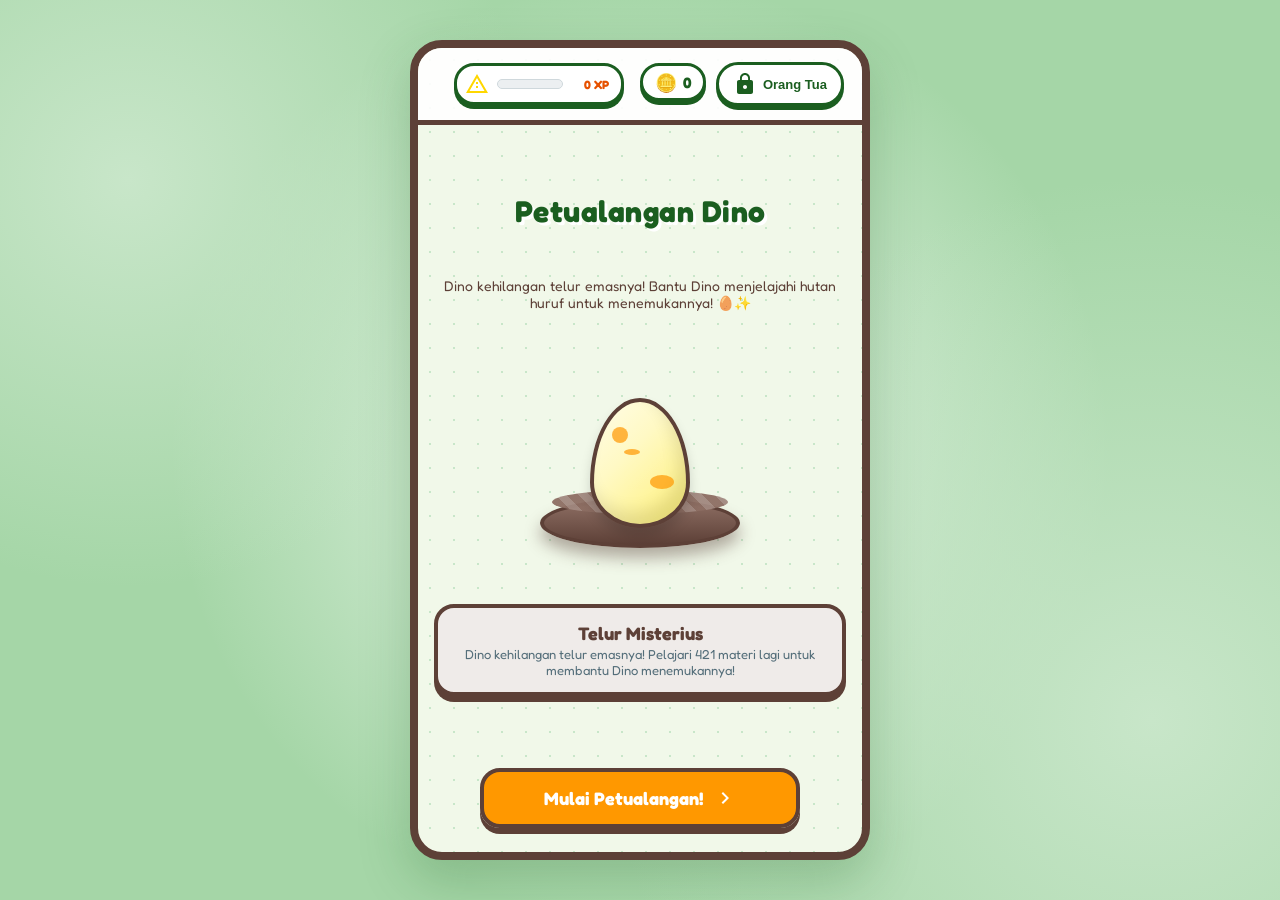
==== index.html @ 1f7b5b65 "Add files via upload" ====
<!DOCTYPE html>
<html lang="id">
<head>
    <meta charset="UTF-8">
    <meta name="viewport" content="width=device-width, initial-scale=1.0">
    <meta name="referrer" content="no-referrer">
    <title>Dino Adventure Reading</title>
    <!-- Google Fonts for Kids-friendly UI -->
    <link rel="preconnect" href="https://fonts.googleapis.com">
    <link rel="preconnect" href="https://fonts.gstatic.com" crossorigin>
    <link href="https://fonts.googleapis.com/css2?family=Fredoka:wght@400;500;600;700&family=Edu+AU+VIC+WA+NT+Dots:wght@400;700&display=swap" rel="stylesheet">
    <link rel="stylesheet" href="style.css?v=3">
</head>
<body>
    <div id="game-container">
        <!-- Floating Header -->
        <header id="game-header">
            <button id="btn-back-nest" class="btn-icon header-btn hidden" title="Ke Sarang Dino">
                <svg viewBox="0 0 24 24" width="24" height="24">
                    <path fill="currentColor" d="M10 20v-6h4v6h5v-8h3L12 3 2 12h3v8z"/>
                </svg>
            </button>
            <div class="header-stats-container" style="display: flex; gap: 8px; flex-grow: 1; justify-content: center; margin: 0 10px; max-width: 300px;">
                <div class="xp-display">
                    <div class="xp-icon">
                        <svg viewBox="0 0 24 24" width="24" height="24">
                            <path fill="#FFD700" d="M12 2L1 21h22L12 2zm0 4l7.53 13H4.47L12 6zm-1 8h2v2h-2zm0-4h2v2h-2z"/>
                        </svg>
                    </div>
                    <div class="xp-bar-container">
                        <div id="xp-bar-fill" style="width: 0%;"></div>
                    </div>
                    <span id="xp-text">0 XP</span>
                </div>
                <div class="coin-display" id="coin-display">
                    <span class="coin-icon">🪙</span>
                    <span id="coin-text">0</span>
                </div>
            </div>
            <button id="btn-parent-gate" class="header-btn" title="Dashboard Orang Tua">
                <svg viewBox="0 0 24 24" width="24" height="24">
                    <path fill="currentColor" d="M18 8h-1V6c0-2.76-2.24-5-5-5S7 3.24 7 6v2H6c-1.1 0-2 .9-2 2v10c0 1.1.9 2 2 2h12c1.1 0 2-.9 2-2V10c0-1.1-.9-2-2-2zm-6 9c-1.1 0-2-.9-2-2s.9-2 2-2 2 .9 2 2-.9 2-2 2zm3.1-9H8.9V6c0-1.71 1.39-3.1 3.1-3.1 1.71 0 3.1 1.39 3.1 3.1v2z"/>
                </svg>
                <span>Orang Tua</span>
            </button>
        </header>

        <main id="screen-manager">
            <!-- SCREEN 1: DINO NEST / SARANG DINO -->
            <section id="screen-nest" class="screen active">
                <div class="nest-background-decor"></div>
                <h1 class="game-title">Petualangan Dino</h1>
                <p class="game-subtitle">Dino kehilangan telur emasnya! Bantu Dino menjelajahi hutan huruf untuk menemukannya! 🥚✨</p>

                <div class="nest-area">
                    <div id="dino-avatar-container" class="egg-state">
                        <!-- Will display Egg or hatched Dino via JS -->
                        <div id="egg-element" class="egg wiggling">
                            <div class="egg-spots"></div>
                        </div>
                        <div id="dino-element" class="dino hidden">
                            <!-- SVG Dino code will go here dynamically -->
                        </div>
                    </div>
                    <div class="nest-base"></div>
                </div>

                <div class="dino-status-card">
                    <h3 id="dino-name">Telur Misterius</h3>
                    <p id="dino-status-text">Kuasai seluruh huruf & bunyi (sampai za-zo) untuk menetaskan telur ini!</p>
                </div>

                <!-- Shelf for badges given by parents -->
                <div id="nest-parent-badges" class="parent-badges-shelf hidden" style="background: rgba(255,255,255,0.8); border: 2.5px solid var(--earth-brown); border-radius: var(--border-radius-sm); padding: 8px 12px; margin-top: 10px; width: 100%; max-width: 320px; text-align: center; box-shadow: inset 0 0 5px rgba(0,0,0,0.05);">
                    <span style="font-size: 11px; font-weight: 700; color: var(--earth-brown); display: block; margin-bottom: 6px; letter-spacing: 0.5px; text-transform: uppercase;">Lencana dari Ibu & Ayah 🏆</span>
                    <div id="nest-badges-container" style="display: flex; gap: 8px; justify-content: center; flex-wrap: wrap;">
                        <!-- Badges icons go here -->
                    </div>
                </div>

                <div class="nest-actions" style="display: flex; gap: 10px; width: 100%; max-width: 320px; justify-content: center; margin-top: 10px;">
                    <button id="btn-start-adventure" class="btn-primary pulse" style="flex: 2; margin: 0;">
                        <span>Mulai Petualangan!</span>
                        <svg viewBox="0 0 24 24" width="24" height="24" class="btn-arrow">
                            <path fill="currentColor" d="M8.59 16.59L13.17 12 8.59 7.41 10 6l6 6-6 6-1.41-1.41z"/>
                        </svg>
                    </button>
                    <button id="btn-open-shop" class="btn-secondary hidden" style="flex: 1; border-color: var(--accent); color: var(--accent-dark); display: flex; align-items: center; justify-content: center; gap: 6px; margin: 0; font-size: 14px; padding: 10px;">
                        <span>🛒 Toko Dino</span>
                    </button>
                </div>
            </section>

            <!-- SCREEN 2: MAP / PETA HUTAN HURUF -->
            <section id="screen-map" class="screen hidden">
                <div class="map-container">
                    <h2 class="section-title">Peta Petualangan Dino</h2>
                    <p class="section-subtitle">Dino kehilangan telur emasnya! Bantu Dino menjelajahi hutan huruf untuk menemukannya! 🥚✨</p>

                    <div id="map-page-1" class="map-path">
                        <div class="map-section-header">Bagian 1: Pengenalan Huruf</div>
                        
                        <!-- Node 1: vowels -->
                        <button class="map-node active" data-range="vowels">
                            <span class="node-badge">1</span>
                            <span class="node-label">🌱 Hutan Vokal a, i, u, e, o</span>
                        </button>
                        
                        <!-- Node 2: b-g -->
                        <button class="map-node locked" data-range="b-g">
                            <span class="node-badge">
                                <svg viewBox="0 0 24 24" width="16" height="16"><path fill="currentColor" d="M18 8h-1V6c0-2.76-2.24-5-5-5S7 3.24 7 6v2H6c-1.1 0-2 .9-2 2v10c0 1.1.9 2 2 2h12c1.1 0 2-.9 2-2V10c0-1.1-.9-2-2-2zm-6 9c-1.1 0-2-.9-2-2s.9-2 2-2 2 .9 2 2-.9 2-2 2zm3.1-9H8.9V6c0-1.71 1.39-3.1 3.1-3.1 1.71 0 3.1 1.39 3.1 3.1v2z"/></svg>
                            </span>
                            <span class="node-label">🦖 Lembah Huruf b, c, d, f, g</span>
                        </button>

                        <!-- Node 3: h-m -->
                        <button class="map-node locked" data-range="h-m">
                            <span class="node-badge">
                                <svg viewBox="0 0 24 24" width="16" height="16"><path fill="currentColor" d="M18 8h-1V6c0-2.76-2.24-5-5-5S7 3.24 7 6v2H6c-1.1 0-2 .9-2 2v10c0 1.1.9 2 2 2h12c1.1 0 2-.9 2-2V10c0-1.1-.9-2-2-2zm-6 9c-1.1 0-2-.9-2-2s.9-2 2-2 2 .9 2 2-.9 2-2 2zm3.1-9H8.9V6c0-1.71 1.39-3.1 3.1-3.1 1.71 0 3.1 1.39 3.1 3.1v2z"/></svg>
                            </span>
                            <span class="node-label">🦋 Gua Huruf h, j, k, l, m</span>
                        </button>

                        <!-- Node 4: n-s -->
                        <button class="map-node locked" data-range="n-s">
                            <span class="node-badge">
                                <svg viewBox="0 0 24 24" width="16" height="16"><path fill="currentColor" d="M18 8h-1V6c0-2.76-2.24-5-5-5S7 3.24 7 6v2H6c-1.1 0-2 .9-2 2v10c0 1.1.9 2 2 2h12c1.1 0 2-.9 2-2V10c0-1.1-.9-2-2-2zm-6 9c-1.1 0-2-.9-2-2s.9-2 2-2 2 .9 2 2-.9 2-2 2zm3.1-9H8.9V6c0-1.71 1.39-3.1 3.1-3.1 1.71 0 3.1 1.39 3.1 3.1v2z"/></svg>
                            </span>
                            <span class="node-label">🌋 Bukit Huruf n, p, q, r, s</span>
                        </button>

                        <!-- Node 5: t-z -->
                        <button class="map-node locked" data-range="t-z">
                            <span class="node-badge">
                                <svg viewBox="0 0 24 24" width="16" height="16"><path fill="currentColor" d="M18 8h-1V6c0-2.76-2.24-5-5-5S7 3.24 7 6v2H6c-1.1 0-2 .9-2 2v10c0 1.1.9 2 2 2h12c1.1 0 2-.9 2-2V10c0-1.1-.9-2-2-2zm-6 9c-1.1 0-2-.9-2-2s.9-2 2-2 2 .9 2 2-.9 2-2 2zm3.1-9H8.9V6c0-1.71 1.39-3.1 3.1-3.1 1.71 0 3.1 1.39 3.1 3.1v2z"/></svg>
                            </span>
                            <span class="node-label">🏜️ Gurun Huruf t, v, w, x, y, z</span>
                        </button>

                        <!-- Next Map Button -->
                        <button id="btn-next-map" class="btn-primary hidden pulse" style="margin-top: 15px; width: 82%;">
                            <span>Lanjut ke Bagian 2</span>
                            <svg viewBox="0 0 24 24" width="24" height="24"><path fill="currentColor" d="M8.59 16.59L13.17 12 8.59 7.41 10 6l6 6-6 6-1.41-1.41z"/></svg>
                        </button>
                    </div>

                    <div id="map-page-2" class="map-path hidden">
                        <!-- Back Map Button -->
                        <button id="btn-prev-map" class="btn-secondary" style="margin-bottom: 15px; width: 82%;">
                            <svg viewBox="0 0 24 24" width="20" height="20" style="transform: rotate(180deg); margin-right: 6px;"><path fill="currentColor" d="M8.59 16.59L13.17 12 8.59 7.41 10 6l6 6-6 6-1.41-1.41z"/></svg>
                            <span>Kembali ke Bagian 1</span>
                        </button>

                        <div class="map-section-header" id="header-part2">Bagian 2: Suku Kata & Membaca</div>

                        <!-- Node 1: a-group -->
                        <button class="map-node locked" data-range="a-group">
                            <span class="node-badge">
                                <svg viewBox="0 0 24 24" width="16" height="16"><path fill="currentColor" d="M18 8h-1V6c0-2.76-2.24-5-5-5S7 3.24 7 6v2H6c-1.1 0-2 .9-2 2v10c0 1.1.9 2 2 2h12c1.1 0 2-.9 2-2V10c0-1.1-.9-2-2-2zm-6 9c-1.1 0-2-.9-2-2s.9-2 2-2 2 .9 2 2-.9 2-2 2zm3.1-9H8.9V6c0-1.71 1.39-3.1 3.1-3.1 1.71 0 3.1 1.39 3.1 3.1v2z"/></svg>
                            </span>
                            <span class="node-label">🌱 Lembah Vokal Ganda a</span>
                        </button>

                        <!-- Node 2: ba-bo -->
                        <button class="map-node locked" data-range="ba-bo">
                            <span class="node-badge">
                                <svg viewBox="0 0 24 24" width="16" height="16"><path fill="currentColor" d="M18 8h-1V6c0-2.76-2.24-5-5-5S7 3.24 7 6v2H6c-1.1 0-2 .9-2 2v10c0 1.1.9 2 2 2h12c1.1 0 2-.9 2-2V10c0-1.1-.9-2-2-2zm-6 9c-1.1 0-2-.9-2-2s.9-2 2-2 2 .9 2 2-.9 2-2 2zm3.1-9H8.9V6c0-1.71 1.39-3.1 3.1-3.1 1.71 0 3.1 1.39 3.1 3.1v2z"/></svg>
                            </span>
                            <span class="node-label">🌳 Lembah Membaca ba - bo</span>
                        </button>

                        <!-- Node 3: ca-co -->
                        <button class="map-node locked" data-range="ca-co">
                            <span class="node-badge">
                                <svg viewBox="0 0 24 24" width="16" height="16"><path fill="currentColor" d="M18 8h-1V6c0-2.76-2.24-5-5-5S7 3.24 7 6v2H6c-1.1 0-2 .9-2 2v10c0 1.1.9 2 2 2h12c1.1 0 2-.9 2-2V10c0-1.1-.9-2-2-2zm-6 9c-1.1 0-2-.9-2-2s.9-2 2-2 2 .9 2 2-.9 2-2 2zm3.1-9H8.9V6c0-1.71 1.39-3.1 3.1-3.1 1.71 0 3.1 1.39 3.1 3.1v2z"/></svg>
                            </span>
                            <span class="node-label">🌻 Kebun Membaca ca - co</span>
                        </button>

                        <!-- Node 4: da-do -->
                        <button class="map-node locked" data-range="da-do">
                            <span class="node-badge">
                                <svg viewBox="0 0 24 24" width="16" height="16"><path fill="currentColor" d="M18 8h-1V6c0-2.76-2.24-5-5-5S7 3.24 7 6v2H6c-1.1 0-2 .9-2 2v10c0 1.1.9 2 2 2h12c1.1 0 2-.9 2-2V10c0-1.1-.9-2-2-2zm-6 9c-1.1 0-2-.9-2-2s.9-2 2-2 2 .9 2 2-.9 2-2 2zm3.1-9H8.9V6c0-1.71 1.39-3.1 3.1-3.1 1.71 0 3.1 1.39 3.1 3.1v2z"/></svg>
                            </span>
                            <span class="node-label">🪵 Jembatan Membaca da - do</span>
                        </button>

                        <!-- Node 5: e-group -->
                        <button class="map-node locked" data-range="e-group">
                            <span class="node-badge">
                                <svg viewBox="0 0 24 24" width="16" height="16"><path fill="currentColor" d="M18 8h-1V6c0-2.76-2.24-5-5-5S7 3.24 7 6v2H6c-1.1 0-2 .9-2 2v10c0 1.1.9 2 2 2h12c1.1 0 2-.9 2-2V10c0-1.1-.9-2-2-2zm-6 9c-1.1 0-2-.9-2-2s.9-2 2-2 2 .9 2 2-.9 2-2 2zm3.1-9H8.9V6c0-1.71 1.39-3.1 3.1-3.1 1.71 0 3.1 1.39 3.1 3.1v2z"/></svg>
                            </span>
                            <span class="node-label">🌿 Hutan Vokal Ganda e</span>
                        </button>

                        <!-- Node 6: ga-go -->
                        <button class="map-node locked" data-range="ga-go">
                            <span class="node-badge">
                                <svg viewBox="0 0 24 24" width="16" height="16"><path fill="currentColor" d="M18 8h-1V6c0-2.76-2.24-5-5-5S7 3.24 7 6v2H6c-1.1 0-2 .9-2 2v10c0 1.1.9 2 2 2h12c1.1 0 2-.9 2-2V10c0-1.1-.9-2-2-2zm-6 9c-1.1 0-2-.9-2-2s.9-2 2-2 2 .9 2 2-.9 2-2 2zm3.1-9H8.9V6c0-1.71 1.39-3.1 3.1-3.1 1.71 0 3.1 1.39 3.1 3.1v2z"/></svg>
                            </span>
                            <span class="node-label">⛰️ Tebing Membaca ga - go</span>
                        </button>

                        <!-- Node 7: ha-ho -->
                        <button class="map-node locked" data-range="ha-ho">
                            <span class="node-badge">
                                <svg viewBox="0 0 24 24" width="16" height="16"><path fill="currentColor" d="M18 8h-1V6c0-2.76-2.24-5-5-5S7 3.24 7 6v2H6c-1.1 0-2 .9-2 2v10c0 1.1.9 2 2 2h12c1.1 0 2-.9 2-2V10c0-1.1-.9-2-2-2zm-6 9c-1.1 0-2-.9-2-2s.9-2 2-2 2 .9 2 2-.9 2-2 2zm3.1-9H8.9V6c0-1.71 1.39-3.1 3.1-3.1 1.71 0 3.1 1.39 3.1 3.1v2z"/></svg>
                            </span>
                            <span class="node-label">🌊 Danau Membaca ha - ho</span>
                        </button>

                        <!-- Node 8: i-group -->
                        <button class="map-node locked" data-range="i-group">
                            <span class="node-badge">
                                <svg viewBox="0 0 24 24" width="16" height="16"><path fill="currentColor" d="M18 8h-1V6c0-2.76-2.24-5-5-5S7 3.24 7 6v2H6c-1.1 0-2 .9-2 2v10c0 1.1.9 2 2 2h12c1.1 0 2-.9 2-2V10c0-1.1-.9-2-2-2zm-6 9c-1.1 0-2-.9-2-2s.9-2 2-2 2 .9 2 2-.9 2-2 2zm3.1-9H8.9V6c0-1.71 1.39-3.1 3.1-3.1 1.71 0 3.1 1.39 3.1 3.1v2z"/></svg>
                            </span>
                            <span class="node-label">💧 Oasis Vokal Ganda i</span>
                        </button>

                        <!-- Node 9: ja-jo -->
                        <button class="map-node locked" data-range="ja-jo">
                            <span class="node-badge">
                                <svg viewBox="0 0 24 24" width="16" height="16"><path fill="currentColor" d="M18 8h-1V6c0-2.76-2.24-5-5-5S7 3.24 7 6v2H6c-1.1 0-2 .9-2 2v10c0 1.1.9 2 2 2h12c1.1 0 2-.9 2-2V10c0-1.1-.9-2-2-2zm-6 9c-1.1 0-2-.9-2-2s.9-2 2-2 2 .9 2 2-.9 2-2 2zm3.1-9H8.9V6c0-1.71 1.39-3.1 3.1-3.1 1.71 0 3.1 1.39 3.1 3.1v2z"/></svg>
                            </span>
                            <span class="node-label">🏰 Kuil Membaca ja - jo</span>
                        </button>

                        <!-- Node 10: ka-ko -->
                        <button class="map-node locked" data-range="ka-ko">
                            <span class="node-badge">
                                <svg viewBox="0 0 24 24" width="16" height="16"><path fill="currentColor" d="M18 8h-1V6c0-2.76-2.24-5-5-5S7 3.24 7 6v2H6c-1.1 0-2 .9-2 2v10c0 1.1.9 2 2 2h12c1.1 0 2-.9 2-2V10c0-1.1-.9-2-2-2zm-6 9c-1.1 0-2-.9-2-2s.9-2 2-2 2 .9 2 2-.9 2-2 2zm3.1-9H8.9V6c0-1.71 1.39-3.1 3.1-3.1 1.71 0 3.1 1.39 3.1 3.1v2z"/></svg>
                            </span>
                            <span class="node-label">🌴 Hutan Kelapa Membaca ka - ko</span>
                        </button>

                        <!-- Node 11: la-lo -->
                        <button class="map-node locked" data-range="la-lo">
                            <span class="node-badge">
                                <svg viewBox="0 0 24 24" width="16" height="16"><path fill="currentColor" d="M18 8h-1V6c0-2.76-2.24-5-5-5S7 3.24 7 6v2H6c-1.1 0-2 .9-2 2v10c0 1.1.9 2 2 2h12c1.1 0 2-.9 2-2V10c0-1.1-.9-2-2-2zm-6 9c-1.1 0-2-.9-2-2s.9-2 2-2 2 .9 2 2-.9 2-2 2zm3.1-9H8.9V6c0-1.71 1.39-3.1 3.1-3.1 1.71 0 3.1 1.39 3.1 3.1v2z"/></svg>
                            </span>
                            <span class="node-label">🕯️ Gua Kristal Membaca la - lo</span>
                        </button>

                        <!-- Node 12: ma-mo -->
                        <button class="map-node locked" data-range="ma-mo">
                            <span class="node-badge">
                                <svg viewBox="0 0 24 24" width="16" height="16"><path fill="currentColor" d="M18 8h-1V6c0-2.76-2.24-5-5-5S7 3.24 7 6v2H6c-1.1 0-2 .9-2 2v10c0 1.1.9 2 2 2h12c1.1 0 2-.9 2-2V10c0-1.1-.9-2-2-2zm-6 9c-1.1 0-2-.9-2-2s.9-2 2-2 2 .9 2 2-.9 2-2 2zm3.1-9H8.9V6c0-1.71 1.39-3.1 3.1-3.1 1.71 0 3.1 1.39 3.1 3.1v2z"/></svg>
                            </span>
                            <span class="node-label">🍯 Lembah Madu Membaca ma - mo</span>
                        </button>

                        <!-- Node 13: na-no -->
                        <button class="map-node locked" data-range="na-no">
                            <span class="node-badge">
                                <svg viewBox="0 0 24 24" width="16" height="16"><path fill="currentColor" d="M18 8h-1V6c0-2.76-2.24-5-5-5S7 3.24 7 6v2H6c-1.1 0-2 .9-2 2v10c0 1.1.9 2 2 2h12c1.1 0 2-.9 2-2V10c0-1.1-.9-2-2-2zm-6 9c-1.1 0-2-.9-2-2s.9-2 2-2 2 .9 2 2-.9 2-2 2zm3.1-9H8.9V6c0-1.71 1.39-3.1 3.1-3.1 1.71 0 3.1 1.39 3.1 3.1v2z"/></svg>
                            </span>
                            <span class="node-label">🌧️ Awan Membaca na - no</span>
                        </button>

                        <!-- Node 14: o-group -->
                        <button class="map-node locked" data-range="o-group">
                            <span class="node-badge">
                                <svg viewBox="0 0 24 24" width="16" height="16"><path fill="currentColor" d="M18 8h-1V6c0-2.76-2.24-5-5-5S7 3.24 7 6v2H6c-1.1 0-2 .9-2 2v10c0 1.1.9 2 2 2h12c1.1 0 2-.9 2-2V10c0-1.1-.9-2-2-2zm-6 9c-1.1 0-2-.9-2-2s.9-2 2-2 2 .9 2 2-.9 2-2 2zm3.1-9H8.9V6c0-1.71 1.39-3.1 3.1-3.1 1.71 0 3.1 1.39 3.1 3.1v2z"/></svg>
                            </span>
                            <span class="node-label">🍂 Bukit Vokal Ganda o</span>
                        </button>

                        <!-- Node 15: pa-po -->
                        <button class="map-node locked" data-range="pa-po">
                            <span class="node-badge">
                                <svg viewBox="0 0 24 24" width="16" height="16"><path fill="currentColor" d="M18 8h-1V6c0-2.76-2.24-5-5-5S7 3.24 7 6v2H6c-1.1 0-2 .9-2 2v10c0 1.1.9 2 2 2h12c1.1 0 2-.9 2-2V10c0-1.1-.9-2-2-2zm-6 9c-1.1 0-2-.9-2-2s.9-2 2-2 2 .9 2 2-.9 2-2 2zm3.1-9H8.9V6c0-1.71 1.39-3.1 3.1-3.1 1.71 0 3.1 1.39 3.1 3.1v2z"/></svg>
                            </span>
                            <span class="node-label">🐚 Pantai Membaca pa - po</span>
                        </button>

                        <!-- Node 16: ra-ro -->
                        <button class="map-node locked" data-range="ra-ro">
                            <span class="node-badge">
                                <svg viewBox="0 0 24 24" width="16" height="16"><path fill="currentColor" d="M18 8h-1V6c0-2.76-2.24-5-5-5S7 3.24 7 6v2H6c-1.1 0-2 .9-2 2v10c0 1.1.9 2 2 2h12c1.1 0 2-.9 2-2V10c0-1.1-.9-2-2-2zm-6 9c-1.1 0-2-.9-2-2s.9-2 2-2 2 .9 2 2-.9 2-2 2zm3.1-9H8.9V6c0-1.71 1.39-3.1 3.1-3.1 1.71 0 3.1 1.39 3.1 3.1v2z"/></svg>
                            </span>
                            <span class="node-label">🦖 Lembah Dino Membaca ra - ro</span>
                        </button>

                        <!-- Node 17: sa-so -->
                        <button class="map-node locked" data-range="sa-so">
                            <span class="node-badge">
                                <svg viewBox="0 0 24 24" width="16" height="16"><path fill="currentColor" d="M18 8h-1V6c0-2.76-2.24-5-5-5S7 3.24 7 6v2H6c-1.1 0-2 .9-2 2v10c0 1.1.9 2 2 2h12c1.1 0 2-.9 2-2V10c0-1.1-.9-2-2-2zm-6 9c-1.1 0-2-.9-2-2s.9-2 2-2 2 .9 2 2-.9 2-2 2zm3.1-9H8.9V6c0-1.71 1.39-3.1 3.1-3.1 1.71 0 3.1 1.39 3.1 3.1v2z"/></svg>
                            </span>
                            <span class="node-label">🌾 Padang Rumput Membaca sa - so</span>
                        </button>

                        <!-- Node 18: ta-to -->
                        <button class="map-node locked" data-range="ta-to">
                            <span class="node-badge">
                                <svg viewBox="0 0 24 24" width="16" height="16"><path fill="currentColor" d="M18 8h-1V6c0-2.76-2.24-5-5-5S7 3.24 7 6v2H6c-1.1 0-2 .9-2 2v10c0 1.1.9 2 2 2h12c1.1 0 2-.9 2-2V10c0-1.1-.9-2-2-2zm-6 9c-1.1 0-2-.9-2-2s.9-2 2-2 2 .9 2 2-.9 2-2 2zm3.1-9H8.9V6c0-1.71 1.39-3.1 3.1-3.1 1.71 0 3.1 1.39 3.1 3.1v2z"/></svg>
                            </span>
                            <span class="node-label">🍁 Bukit Oranye Membaca ta - to</span>
                        </button>

                        <!-- Node 19: u-group -->
                        <button class="map-node locked" data-range="u-group">
                            <span class="node-badge">
                                <svg viewBox="0 0 24 24" width="16" height="16"><path fill="currentColor" d="M18 8h-1V6c0-2.76-2.24-5-5-5S7 3.24 7 6v2H6c-1.1 0-2 .9-2 2v10c0 1.1.9 2 2 2h12c1.1 0 2-.9 2-2V10c0-1.1-.9-2-2-2zm-6 9c-1.1 0-2-.9-2-2s.9-2 2-2 2 .9 2 2-.9 2-2 2zm3.1-9H8.9V6c0-1.71 1.39-3.1 3.1-3.1 1.71 0 3.1 1.39 3.1 3.1v2z"/></svg>
                            </span>
                            <span class="node-label">☁️ Awan Vokal Ganda u</span>
                        </button>

                        <!-- Node 20: ya-yo -->
                        <button class="map-node locked" data-range="ya-yo">
                            <span class="node-badge">
                                <svg viewBox="0 0 24 24" width="16" height="16"><path fill="currentColor" d="M18 8h-1V6c0-2.76-2.24-5-5-5S7 3.24 7 6v2H6c-1.1 0-2 .9-2 2v10c0 1.1.9 2 2 2h12c1.1 0 2-.9 2-2V10c0-1.1-.9-2-2-2zm-6 9c-1.1 0-2-.9-2-2s.9-2 2-2 2 .9 2 2-.9 2-2 2zm3.1-9H8.9V6c0-1.71 1.39-3.1 3.1-3.1 1.71 0 3.1 1.39 3.1 3.1v2z"/></svg>
                            </span>
                            <span class="node-label">🔮 Bukit Bintang Membaca ya - yo</span>
                        </button>

                        <!-- Node 21: za-zo -->
                        <button class="map-node locked" data-range="za-zo">
                            <span class="node-badge">
                                <svg viewBox="0 0 24 24" width="16" height="16"><path fill="currentColor" d="M18 8h-1V6c0-2.76-2.24-5-5-5S7 3.24 7 6v2H6c-1.1 0-2 .9-2 2v10c0 1.1.9 2 2 2h12c1.1 0 2-.9 2-2V10c0-1.1-.9-2-2-2zm-6 9c-1.1 0-2-.9-2-2s.9-2 2-2 2 .9 2 2-.9 2-2 2zm3.1-9H8.9V6c0-1.71 1.39-3.1 3.1-3.1 1.71 0 3.1 1.39 3.1 3.1v2z"/></svg>
                            </span>
                            <span class="node-label">👑 Puncak Ajaib Membaca za - zo (Finis)</span>
                        </button>
                    </div>
                </div>
            </section>

            <!-- SCREEN 3: GAMEPLAY CHANNENGE / LAYAR TANTANGAN -->
            <section id="screen-game" class="screen hidden">
                <div class="game-layout">
                    <!-- Top Info inside Game -->
                    <div class="game-progress-wrapper">
                        <span id="game-level-title">Misi: Huruf A - E</span>
                        <div class="game-step-dots" id="game-step-dots">
                            <!-- Filled dynamically via JS -->
                        </div>
                    </div>

                    <!-- Dino Mascot Area -->
                    <div class="game-mascot-container">
                        <div id="game-mascot-dino" class="mascot-dino">
                            <svg viewBox="0 0 380 380" width="100%" height="100%">
                                <image href="image/dino.png" x="-50" y="-100" width="1536" height="1024" preserveAspectRatio="none" />
                            </svg>
                        </div>
                    </div>

                    <!-- Main Challenge Box -->
                    <div class="challenge-box" id="challenge-box">
                        <!-- STEP 1: Matching Mode (Forest Search & Drag) -->
                        <div id="game-match-view" class="game-phase-view">
                            <h3 class="phase-instruction">Dengar suara hurufnya, lalu cari dan masukkan ke keranjang Dino! 🧺</h3>
                            
                            <!-- Sound trigger and Target Bubble Row -->
                            <div style="display: flex; align-items: center; justify-content: space-between; width: 100%; margin-bottom: 12px; gap: 10px;">
                                <button id="btn-sound-trigger" class="btn-primary" style="margin: 0; padding: 10px 16px; font-size: 14px; display: flex; align-items: center; gap: 8px; flex-shrink: 0; background: #81C784; border-color: #2E7D32; box-shadow: 0 4px 0 #2E7D32; width: auto;">
                                    <svg viewBox="0 0 24 24" width="20" height="20">
                                        <path fill="currentColor" d="M3 9v6h4l5 5V4L7 9H3zm13.5 3c0-1.77-1.02-3.29-2.5-4.03v8.05c1.48-.73 2.5-2.25 2.5-4.02z"/>
                                    </svg>
                                    <span>Putar Suara</span>
                                </button>
                                
                                <div style="display: flex; align-items: center; gap: 8px;">
                                    <span style="font-size: 15px; font-weight: 700; color: var(--earth-brown);">Cari Huruf:</span>
                                    <div class="match-target-card" style="width: 60px; height: 60px; margin: 0; animation: none; cursor: default; box-shadow: 0 4px 0 var(--earth-dark); display: flex; align-items: center; justify-content: center;">
                                        <span id="match-target-letter" style="font-size: 32px; font-weight: 800; color: var(--accent-dark); line-height: 1;">?</span>
                                    </div>
                                </div>
                            </div>

                            <!-- Forest Playground -->
                            <div id="forest-playground" class="forest-playground">
                                <div class="forest-bg-elements">
                                    <span class="forest-plant plant-tree-1">🌴</span>
                                    <span class="forest-plant plant-tree-2">🌳</span>
                                    <span class="forest-plant plant-bush-1">🌿</span>
                                    <span class="forest-plant plant-bush-2">☘️</span>
                                    <span class="forest-plant plant-rock-1">🪨</span>
                                </div>
                                <div id="forest-draggable-letters" style="position: absolute; top: 0; left: 0; width: 100%; height: 100%; z-index: 6; pointer-events: none;"></div>
                                <div id="dino-basket-dropzone" class="dino-basket-dropzone">
                                    <div class="basket-visual">🧺</div>
                                    <div class="basket-label">Keranjang</div>
                                </div>
                            </div>
                        </div>

                        <!-- STEP 1B: Pasangkan Huruf (Drag Match Uppercase to Lowercase) -->
                        <div id="game-drag-match-view" class="game-phase-view hidden">
                            <h3 class="phase-instruction">Tarik huruf besar di hutan dan pasangkan ke huruf kecil yang cocok di atas! 🧩</h3>
                            
                            <!-- Forest Playground for dragging uppercase letters -->
                            <div id="forest-drag-match-playground" class="forest-playground" style="height: 290px;">
                                <div class="forest-bg-elements">
                                    <span class="forest-plant plant-tree-1">🌴</span>
                                    <span class="forest-plant plant-tree-2">🌳</span>
                                    <span class="forest-plant plant-bush-1">🌿</span>
                                    <span class="forest-plant plant-bush-2">☘️</span>
                                    <span class="forest-plant plant-rock-1">🪨</span>
                                </div>
                                
                                <!-- Drop slots at the top, nested inside the forest -->
                                <div id="drag-match-slots" class="drag-match-slots" style="position: absolute; top: 12px; left: 0; right: 0; z-index: 5; pointer-events: none;">
                                    <!-- Lowercase slots rendered dynamically -->
                                </div>
                                
                                <div id="forest-drag-match-letters" style="position: absolute; top: 0; left: 0; width: 100%; height: 100%; z-index: 6; pointer-events: none;"></div>
                            </div>
                        </div>


                        <!-- STEP 2: Speaking Mode -->
                        <div id="game-speak-view" class="game-phase-view hidden">
                            <h3 class="phase-instruction">Ayo bantu Dino tirukan suara huruf ini!</h3>
                            
                            <!-- Big Display of Target Letter -->
                            <div class="big-letter-display" id="target-letter-display">
                                <span class="letter-main">b</span>
                                <span class="letter-main" style="color: var(--primary);">B</span>
                            </div>

                            <!-- Interactive Recording Control -->
                            <div class="recording-wrapper">
                                <p id="recording-status">Tekan tombol mikrofon lalu tirukan suara hurufnya.</p>
                                
                                <div class="mic-button-container">
                                    <!-- Visual Wave for mic feedback -->
                                    <div class="mic-wave" id="mic-wave"></div>
                                    <button id="btn-record-mic" class="mic-button">
                                        <svg viewBox="0 0 24 24" width="36" height="36" id="icon-mic">
                                            <path fill="currentColor" d="M12 14c1.66 0 3-1.34 3-3V5c0-1.66-1.34-3-3-3S9 3.34 9 5v6c0 1.66 1.34 3 3 3zm5.3-3c0 3-2.54 5.1-5.3 5.1S6.7 14 6.7 11H5c0 3.41 2.72 6.23 6 6.72V21h2v-3.28c3.28-.48 6-3.3 6-6.72h-1.7z"/>
                                        </svg>
                                        <svg viewBox="0 0 24 24" width="36" height="36" id="icon-stop" class="hidden">
                                            <path fill="currentColor" d="M6 19h12V5H6v14z"/>
                                        </svg>
                                    </button>
                                </div>

                                <div class="audio-playback-container hidden" id="playback-area">
                                    <button id="btn-play-recorded" class="btn-secondary">
                                        <svg viewBox="0 0 24 24" width="20" height="20">
                                            <path fill="currentColor" d="M8 5v14l11-7z"/>
                                        </svg>
                                        <span>Dengar Suaramu</span>
                                    </button>
                                </div>
                            </div>

                            <button id="btn-submit-speak" class="btn-primary hidden">
                                <span>Simpan & Lanjut!</span>
                                <svg viewBox="0 0 24 24" width="24" height="24">
                                    <path fill="currentColor" d="M9 16.17L4.83 12l-1.42 1.41L9 19 21 7l-1.41-1.41z"/>
                                </svg>
                            </button>
                        </div>

                        <!-- STEP 2B: Writing Mode (Trace / Assembly) -->
                        <div id="game-write-view" class="game-phase-view hidden">
                            <h3 class="phase-instruction" id="write-instruction">Perbaiki simbol ajaib agar pintu terbuka! 🔮</h3>
                            
                            <!-- Writing Playground -->
                            <div id="forest-write-playground" class="forest-playground" style="height: 290px; position: relative;">
                                <!-- Background visual (cracked egg, portal, garden, etc.) -->
                                <div id="write-bg-visual" style="position: absolute; top: 0; left: 0; width: 100%; height: 100%; z-index: 2; pointer-events: none;">
                                    <!-- Dynamic SVG / Emojis loaded here -->
                                </div>
                                
                                <div class="forest-bg-elements">
                                    <span class="forest-plant plant-tree-1">🌴</span>
                                    <span class="forest-plant plant-tree-2">🌳</span>
                                    <span class="forest-plant plant-bush-1">🌿</span>
                                </div>
                                
                                <!-- Canvas overlay for drawing / tracing (z-index: 5) -->
                                <canvas id="write-canvas" style="position: absolute; top: 0; left: 0; width: 100%; height: 100%; z-index: 5; touch-action: none; cursor: crosshair;"></canvas>
                                
                                <!-- Bridge Assembly slots container (z-index: 4) -->
                                <div id="bridge-assembly-slots" style="position: absolute; top: 0; left: 0; width: 100%; height: 100%; z-index: 4; pointer-events: none;">
                                    <!-- Target components slots rendered here -->
                                </div>
                                
                                <!-- Bridge Assembly wood items container (z-index: 6) -->
                                <div id="bridge-assembly-wood" style="position: absolute; top: 0; left: 0; width: 100%; height: 100%; z-index: 6; pointer-events: none;">
                                    <!-- Draggable wood planks rendered here -->
                                </div>
                            </div>

                            <div style="display: flex; align-items: center; justify-content: space-between; width: 100%; margin-top: 12px; gap: 6px;">
                                <button id="btn-write-sound-trigger" class="btn-primary" style="margin: 0; padding: 10px 6px; font-size: 13px; display: flex; align-items: center; justify-content: center; gap: 4px; flex: 1; min-width: 0; background: #81C784; border-color: #2E7D32; box-shadow: 0 4px 0 #2E7D32;">
                                    <svg viewBox="0 0 24 24" width="16" height="16" style="flex-shrink: 0;">
                                        <path fill="currentColor" d="M3 9v6h4l5 5V4L7 9H3zm13.5 3c0-1.77-1.02-3.29-2.5-4.03v8.05c1.48-.73 2.5-2.25 2.5-4.02z"/>
                                    </svg>
                                    <span style="white-space: nowrap; overflow: hidden; text-overflow: ellipsis;">Putar Suara</span>
                                </button>
                                
                                <button id="btn-reset-write" class="btn-secondary" style="margin: 0; padding: 10px 6px; font-size: 13px; flex: 1; min-width: 0; background: #E0E0E0; border-color: #9E9E9E; box-shadow: 0 4px 0 #9E9E9E; color: #424242;">
                                    <span style="white-space: nowrap; overflow: hidden; text-overflow: ellipsis;">Hapus Coretan</span>
                                </button>

                                <button id="btn-submit-write" class="btn-primary" style="margin: 0; padding: 10px 6px; font-size: 13px; flex: 1; min-width: 0; background: #FF9800; border-color: #F57C00; box-shadow: 0 4px 0 #F57C00;">
                                    <span style="white-space: nowrap; overflow: hidden; text-overflow: ellipsis;">Selesai</span>
                                </button>
                            </div>
                        </div>

                        <!-- NEW STEP 4: Kata Gambar (for Part 1 Letter Group Reading) -->
                        <div id="game-picture-view" class="game-phase-view hidden" style="position: relative;">
                            <div style="display: flex; justify-content: space-between; align-items: center; width: 100%; margin-bottom: 8px;">
                                <h3 class="phase-instruction" style="margin: 0; text-align: left;">Bacalah bentuk huruf dan nama gambarnya!</h3>
                                
                                <div style="display: flex; gap: 8px;">
                                    <!-- Speaker Helper Button for Pictures -->
                                    <button id="btn-picture-tts-helper" class="btn-icon header-btn" title="Dengar Contoh Pengucapan" style="width: 36px; height: 36px; background: #FFF9C4; border-color: var(--accent); border-radius: 50%; display: flex; justify-content: center; align-items: center; cursor: pointer;">
                                        <svg viewBox="0 0 24 24" width="20" height="20" style="color: var(--accent-dark);">
                                            <path fill="currentColor" d="M3 9v6h4l5 5V4L7 9H3zm13.5 3c0-1.77-1.02-3.29-2.5-4.03v8.05c1.48-.73 2.5-2.25 2.5-4.02zM14 3.23v2.06c2.89.86 5 3.54 5 6.71s-2.11 5.85-5 6.71v2.06c4.01-.91 7-4.49 7-8.77s-2.99-7.86-7-8.77z"/>
                                        </svg>
                                    </button>
                                    <!-- Stop Helper Button for Pictures -->
                                    <button id="btn-picture-tts-stop" class="btn-icon header-btn hidden" title="Hentikan Pengucapan" style="width: 36px; height: 36px; background: #FFCDD2; border-color: #D32F2F; border-radius: 50%; display: flex; justify-content: center; align-items: center; cursor: pointer;">
                                        <svg viewBox="0 0 24 24" width="20" height="20" style="color: #D32F2F;">
                                            <path fill="currentColor" d="M6 6h12v12H6z"/>
                                        </svg>
                                    </button>
                                </div>
                            </div>
                            
                            <div class="picture-sheet-container" id="picture-sheet-container">
                                <!-- Picture-word rows will be generated dynamically -->
                            </div>

                            <div class="recording-wrapper">
                                <p id="picture-recording-status">Tekan tombol mikrofon lalu rekam suaramu saat membaca.</p>
                                
                                <div class="mic-button-container">
                                    <div class="mic-wave" id="mic-wave-picture"></div>
                                    <button id="btn-record-picture" class="mic-button">
                                        <svg viewBox="0 0 24 24" width="36" height="36" id="icon-mic-picture">
                                            <path fill="currentColor" d="M12 14c1.66 0 3-1.34 3-3V5c0-1.66-1.34-3-3-3S9 3.34 9 5v6c0 1.66 1.34 3 3 3zm5.3-3c0 3-2.54 5.1-5.3 5.1S6.7 14 6.7 11H5c0 3.41 2.72 6.23 6 6.72V21h2v-3.28c3.28-.48 6-3.3 6-6.72h-1.7z"/>
                                        </svg>
                                        <svg viewBox="0 0 24 24" width="36" height="36" id="icon-stop-picture" class="hidden">
                                            <path fill="currentColor" d="M6 19h12V5H6v14z"/>
                                        </svg>
                                    </button>
                                </div>

                                <div class="audio-playback-container hidden" id="playback-area-picture">
                                    <button id="btn-play-picture" class="btn-secondary">
                                        <svg viewBox="0 0 24 24" width="20" height="20">
                                            <path fill="currentColor" d="M8 5v14l11-7z"/>
                                        </svg>
                                        <span>Dengar Suaramu</span>
                                    </button>
                                </div>
                            </div>

                            <button id="btn-submit-picture" class="btn-primary hidden">
                                <span>Simpan & Selesai!</span>
                                <svg viewBox="0 0 24 24" width="24" height="24">
                                    <path fill="currentColor" d="M9 16.17L4.83 12l-1.42 1.41L9 19 21 7l-1.41-1.41z"/>
                                </svg>
                            </button>
                        </div>

                        <!-- STEP 3: Lembar Membaca (for Part 2 Syllables & Reading) -->
                        <div id="game-read-view" class="game-phase-view hidden" style="position: relative;">
                            <div style="display: flex; justify-content: space-between; align-items: center; width: 100%; margin-bottom: 8px;">
                                <h3 class="phase-instruction" style="margin: 0; text-align: left;">Ayo baca lembar di bawah ini!</h3>
                                
                                <div style="display: flex; gap: 8px;">
                                    <!-- Speaker Helper Button -->
                                    <button id="btn-read-tts-helper" class="btn-icon header-btn" title="Dengar Contoh Pengucapan" style="width: 36px; height: 36px; background: #FFF9C4; border-color: var(--accent); border-radius: 50%; display: flex; justify-content: center; align-items: center; cursor: pointer;">
                                        <svg viewBox="0 0 24 24" width="20" height="20" style="color: var(--accent-dark);">
                                            <path fill="currentColor" d="M3 9v6h4l5 5V4L7 9H3zm13.5 3c0-1.77-1.02-3.29-2.5-4.03v8.05c1.48-.73 2.5-2.25 2.5-4.02zM14 3.23v2.06c2.89.86 5 3.54 5 6.71s-2.11 5.85-5 6.71v2.06c4.01-.91 7-4.49 7-8.77s-2.99-7.86-7-8.77z"/>
                                        </svg>
                                    </button>
                                    <!-- Stop Helper Button -->
                                    <button id="btn-read-tts-stop" class="btn-icon header-btn hidden" title="Hentikan Pengucapan" style="width: 36px; height: 36px; background: #FFCDD2; border-color: #D32F2F; border-radius: 50%; display: flex; justify-content: center; align-items: center; cursor: pointer;">
                                        <svg viewBox="0 0 24 24" width="20" height="20" style="color: #D32F2F;">
                                            <path fill="currentColor" d="M6 6h12v12H6z"/>
                                        </svg>
                                    </button>
                                </div>
                            </div>
                            
                            <div class="read-sheet-container">
                                <!-- Syllables Header -->
                                <div class="read-syllables-header" id="read-sheet-syllables">
                                    <!-- Dynamic -->
                                </div>
                                
                                <!-- Words list -->
                                <div class="read-words-grid" id="read-sheet-words">
                                    <!-- Dynamic rows -->
                                </div>
                            </div>

                            <!-- Latihan Menulis di Tahap 2 -->
                            <div id="read-write-playground-wrapper" style="margin-top: 15px; border-top: 2px dashed #A5D6A7; padding-top: 12px; margin-bottom: 15px;">
                                <h4 style="margin: 0 0 6px 0; color: #2E7D32; font-size: 14px; text-align: left;">✏️ Latihan Menulis (Ketuk suku kata/kata di atas untuk menulis):</h4>
                                <div id="read-write-playground" class="forest-playground" style="height: 180px; position: relative; background: #E8F5E9; border-radius: 12px; border: 2px solid #81C784;">
                                    <canvas id="read-write-canvas" style="position: absolute; top: 0; left: 0; width: 100%; height: 100%; z-index: 5; touch-action: none; cursor: crosshair;"></canvas>
                                </div>
                                <div style="display: flex; gap: 8px; margin-top: 8px;">
                                    <button id="btn-reset-read-write" class="btn-primary" style="margin: 0; padding: 6px 12px; font-size: 12px; background: #FFA726; border-color: #F57C00; box-shadow: 0 3px 0 #F57C00; flex: 1;">Hapus Coretan</button>
                                    <button id="btn-sound-read-write" class="btn-primary" style="margin: 0; padding: 6px 12px; font-size: 12px; background: #81C784; border-color: #2E7D32; box-shadow: 0 3px 0 #2E7D32; flex: 1;">Dengar Suara</button>
                                </div>
                            </div>

                            <div class="recording-wrapper">
                                <p id="read-recording-status">Tekan tombol mikrofon lalu rekam suaramu saat membaca.</p>
                                
                                <div class="mic-button-container">
                                    <div class="mic-wave" id="mic-wave-read"></div>
                                    <button id="btn-record-read" class="mic-button">
                                        <svg viewBox="0 0 24 24" width="36" height="36" id="icon-mic-read">
                                            <path fill="currentColor" d="M12 14c1.66 0 3-1.34 3-3V5c0-1.66-1.34-3-3-3S9 3.34 9 5v6c0 1.66 1.34 3 3 3zm5.3-3c0 3-2.54 5.1-5.3 5.1S6.7 14 6.7 11H5c0 3.41 2.72 6.23 6 6.72V21h2v-3.28c3.28-.48 6-3.3 6-6.72h-1.7z"/>
                                        </svg>
                                        <svg viewBox="0 0 24 24" width="36" height="36" id="icon-stop-read" class="hidden">
                                            <path fill="currentColor" d="M6 19h12V5H6v14z"/>
                                        </svg>
                                    </button>
                                </div>

                                <div class="audio-playback-container hidden" id="playback-area-read">
                                    <button id="btn-play-read" class="btn-secondary">
                                        <svg viewBox="0 0 24 24" width="20" height="20">
                                            <path fill="currentColor" d="M8 5v14l11-7z"/>
                                        </svg>
                                        <span>Dengar Suaramu</span>
                                    </button>
                                </div>
                            </div>

                            <button id="btn-submit-read" class="btn-primary hidden">
                                <span>Simpan & Selesai!</span>
                                <svg viewBox="0 0 24 24" width="24" height="24">
                                    <path fill="currentColor" d="M9 16.17L4.83 12l-1.42 1.41L9 19 21 7l-1.41-1.41z"/>
                                </svg>
                            </button>
                        </div>
                    </div>
                </div>
            </section>

            <!-- SCREEN 4: PARENT DASHBOARD / LAYAR ORANG TUA -->
            <section id="screen-parent" class="screen hidden">
                <div class="parent-dashboard-card">
                    <div class="dashboard-header">
                        <h2>Dashboard Orang Tua</h2>
                        <button id="btn-close-parent" class="btn-secondary">
                            <span>Kembali ke Game</span>
                        </button>
                    </div>

                    <div class="dashboard-stats-grid">
                        <div class="stat-card">
                            <span class="stat-label">Total Energi (XP)</span>
                            <span class="stat-value" id="parent-stat-xp">0 XP</span>
                        </div>
                        <div class="stat-card">
                            <span class="stat-label">Dino Kamu</span>
                            <span class="stat-value" id="parent-stat-dino">Telur</span>
                        </div>
                        <div class="stat-card">
                            <span class="stat-label">Materi Dikuasai</span>
                            <span class="stat-value" id="parent-stat-letters">0 / 0</span>
                        </div>
                    </div>

                    <div class="dashboard-tabs">
                        <button class="tab-btn active" data-tab="tab-progress">Materi Dikuasai</button>
                        <button class="tab-btn" data-tab="tab-audio">Rekaman Suara Anak</button>
                        <button class="tab-btn" data-tab="tab-parent-rewards">Beri Hadiah</button>
                    </div>

                    <div class="tab-content" id="tab-progress">
                        <h3>Peta Penguasaan Materi</h3>
                        <div class="alphabet-grid" id="alphabet-progress-grid">
                            <!-- A-Z letters generated with tick / lock state -->
                        </div>
                    </div>

                    <div class="tab-content hidden" id="tab-audio">
                        <h3>Rekaman Suara Pelafalan</h3>
                        <p class="tab-desc">Dengarkan rekaman suara anak saat berlatih mengucapkan huruf.</p>
                        <div class="recordings-list" id="recordings-list-container">
                            <p class="no-recordings">Belum ada rekaman suara tersimpan. Mulai misi membaca dulu!</p>
                        </div>
                    </div>

                    <div class="tab-content hidden" id="tab-parent-rewards">
                        <h3>Pusat Hadiah Orang Tua</h3>
                        <p class="tab-desc" style="font-size: 12px; color: var(--earth-brown); margin-bottom: 12px;">Berikan penghargaan langsung kepada anak Anda untuk memotivasi belajarnya!</p>
                        
                        <!-- 1. Send Coins Form -->
                        <div class="reward-section-card" style="background: rgba(255,255,255,0.7); border: 2.5px solid var(--earth-dark); border-radius: var(--border-radius-md); padding: 12px 14px; margin-bottom: 12px; text-align: left;">
                            <h4 style="margin: 0 0 8px 0; color: var(--primary-dark); font-size: 14px; font-weight: 700; display: flex; align-items: center; gap: 6px;">🪙 Kirim Koin Bonus</h4>
                            <div style="display: flex; gap: 10px; align-items: center;">
                                <select id="parent-coins-select" style="padding: 8px 12px; border-radius: var(--border-radius-sm); border: 2px solid var(--earth-dark); font-family: inherit; font-weight: 600; flex-grow: 1; background: #fff;">
                                    <option value="10">+10 Koin</option>
                                    <option value="25">+25 Koin (Hebat!)</option>
                                    <option value="50" selected>+50 Koin (Luar Biasa!)</option>
                                    <option value="100">+100 Koin (Sempurna!)</option>
                                </select>
                                <button id="btn-parent-send-coins" class="btn-primary" style="margin: 0; padding: 10px 16px; font-size: 13px; flex-shrink: 0; width: auto;">Kirim Koin!</button>
                            </div>
                        </div>

                        <!-- 2. Award Badges -->
                        <div class="reward-section-card" style="background: rgba(255,255,255,0.7); border: 2.5px solid var(--earth-dark); border-radius: var(--border-radius-md); padding: 12px 14px; margin-bottom: 12px; text-align: left;">
                            <h4 style="margin: 0 0 8px 0; color: var(--primary-dark); font-size: 14px; font-weight: 700;">🏆 Berikan Lencana Spesial</h4>
                            <div id="parent-badges-grid" style="display: flex; flex-direction: column; gap: 8px;">
                                <!-- Badges dynamic selection generated via JS -->
                            </div>
                        </div>

                        <!-- 3. Completion Certificate -->
                        <div class="reward-section-card" style="background: rgba(255,255,255,0.7); border: 2.5px solid var(--earth-dark); border-radius: var(--border-radius-md); padding: 12px 14px; text-align: left;">
                            <h4 style="margin: 0 0 8px 0; color: var(--primary-dark); font-size: 14px; font-weight: 700;">🎓 Sertifikat Kelulusan Jilid 1</h4>
                            <p style="font-size: 11px; color: var(--earth-brown); margin: 0 0 10px 0; line-height: 1.3;" id="certificate-info-text">Sertifikat baru bisa dicetak setelah anak menyelesaikan seluruh level Jilid 1 (telur menetas).</p>
                            <button id="btn-print-certificate" class="btn-primary" style="margin: 0; width: 100%; display: flex; align-items: center; justify-content: center; gap: 8px; padding: 12px;" disabled>
                                <span>🖨️ Cetak Sertifikat Kelulusan</span>
                            </button>
                        </div>
                    </div>

                    <div class="danger-zone" style="margin-top: 20px; display: flex; gap: 10px;">
                        <button id="btn-reset-data" class="btn-danger" style="flex: 1;">Reset Progres</button>
                        <button id="btn-cheat-hatch" class="btn-secondary" style="flex: 1; border-color: var(--accent); color: var(--accent-dark);">Cheat: Netaskan Telur</button>
                    </div>
                </div>
            </section>
        </main>

        <!-- MODAL 1: PARENT GATE (Kunci Orang Tua) -->
        <div id="parent-gate-modal" class="modal-overlay hidden">
            <div class="modal-content">
                <h3>Khusus Orang Tua</h3>
                <p>Silakan jawab pertanyaan matematika di bawah ini untuk membuka halaman dashboard:</p>
                <div class="math-question" id="gate-question">5 + 3 = ?</div>
                <input type="number" id="gate-answer" placeholder="Jawaban Anda..." pattern="[0-9]*" inputmode="numeric">
                <div class="modal-actions">
                    <button id="btn-gate-cancel" class="btn-secondary">Batal</button>
                    <button id="btn-gate-submit" class="btn-primary">Masuk</button>
                </div>
                <p id="gate-error" class="error-text hidden">Jawaban salah! Coba lagi.</p>
            </div>
        </div>

        <!-- MODAL 2: EGG HATCHING ANIMATION (Animasi Telur Menetas) -->
        <div id="hatching-modal" class="modal-overlay hidden">
            <div class="modal-content hatching-content">
                <div class="confetti-container" id="hatching-confetti"></div>
                <h2>Hore! Telur Dino Menetas!</h2>
                <p>Hebat! Kamu telah menyelesaikan seluruh petualangan Jilid 1. Lihat dinosaurus barumu!</p>
                
                <div class="hatching-animation-area">
                    <div class="crack-egg" id="anim-egg">
                        <div class="egg-half top"></div>
                        <div class="egg-half bottom"></div>
                        <div class="hatched-dino" id="anim-dino"></div>
                    </div>
                </div>

                <div class="hatch-success-info">
                    <h3>Kamu berteman dengan: <strong id="new-dino-name">Bayi Triceratops!</strong></h3>
                    <p>Sekarang kamu bisa memberinya makan dan mendandaninya dengan XP yang kamu dapatkan!</p>
                </div>

                <button id="btn-close-hatching" class="btn-primary">
                    <span>Lanjutkan Petualangan</span>
                </button>
            </div>
        </div>

        <!-- MODAL 3: MISSION PREVIEW (Pratinjau Misi) -->
        <div id="mission-modal" class="modal-overlay hidden">
            <div class="modal-content mission-content" style="max-width: 340px; border: 5px solid var(--earth-dark); border-radius: var(--border-radius-lg); background: #FFFDE7;">
                <div class="mission-header" style="text-align: center; border-bottom: 3px dashed var(--earth-brown); padding-bottom: 12px; margin-bottom: 15px;">
                    <span id="mission-area-emoji" style="font-size: 44px;">🌱</span>
                    <h2 id="mission-area-title" style="color: var(--primary-dark); font-size: 20px; margin-top: 5px; font-weight: 700;">Hutan Huruf A-E</h2>
                </div>
                
                <div class="mission-story" style="font-style: italic; color: var(--earth-brown); text-align: center; margin-bottom: 18px; font-size: 14px; line-height: 1.4;">
                    <p id="mission-story-text">"Dino mendeteksi suara daun berbisik di kejauhan. Ayo bantu Dino menelusuri jejak misterius ini!"</p>
                </div>
                
                <div class="mission-targets" style="background: rgba(255,255,255,0.7); border: 2.5px solid var(--gray); border-radius: var(--border-radius-sm); padding: 10px 14px; margin-bottom: 18px;">
                    <h3 style="color: var(--earth-dark); font-size: 14px; margin-bottom: 6px; font-weight: 700;">🎯 Target Misi:</h3>
                    <ul id="mission-targets-list" style="margin: 0; padding-left: 20px; font-size: 14px; font-weight: 600; color: var(--earth-dark);">
                        <li>Temukan huruf a, b, c, d, e</li>
                    </ul>
                </div>
                
                <div class="mission-rewards" style="text-align: center;">
                    <h3 style="color: var(--earth-dark); font-size: 14px; font-weight: 700; margin-bottom: 8px;">🎁 Hadiah Misi:</h3>
                    <div style="display: flex; justify-content: center; gap: 15px;">
                        <span class="reward-badge" style="background: var(--white); border: 2.5px solid var(--primary-dark); padding: 4px 10px; border-radius: 15px; font-size: 13px; font-weight: 700; color: var(--primary-dark); box-shadow: 0 3px 0 var(--primary-dark);">⭐ <span id="mission-reward-xp">50</span> XP</span>
                        <span class="reward-badge" style="background: var(--white); border: 2.5px solid var(--primary-dark); padding: 4px 10px; border-radius: 15px; font-size: 13px; font-weight: 700; color: var(--primary-dark); box-shadow: 0 3px 0 var(--primary-dark);">🪙 <span id="mission-reward-coins">10</span> Koin</span>
                    </div>
                </div>

                <div class="modal-actions" style="margin-top: 24px; display: flex; gap: 10px;">
                    <button id="btn-mission-cancel" class="btn-secondary" style="flex: 1; margin: 0; padding: 10px;">Batal</button>
                    <button id="btn-mission-start" class="btn-primary" style="flex: 1; margin: 0; padding: 10px;">Mulai Misi!</button>
                </div>
            </div>
        </div>

        <!-- MODAL 4: DINO SHOP (Toko Aksesoris Dino) -->
        <div id="shop-modal" class="modal-overlay hidden">
            <div class="modal-content shop-content" style="max-width: 360px; border: 5px solid var(--earth-dark); border-radius: var(--border-radius-lg); background: #FFFDE7; max-height: 85vh; display: flex; flex-direction: column;">
                <div class="shop-header" style="text-align: center; border-bottom: 3px dashed var(--earth-brown); padding-bottom: 12px; margin-bottom: 15px; flex-shrink: 0;">
                    <h2 style="color: var(--primary-dark); font-size: 20px; font-weight: 700; margin: 0;">🛒 Toko Aksesoris Dino</h2>
                    <p style="font-size: 13px; color: var(--earth-brown); margin: 3px 0 8px 0;">Kustomisasi dinosaurus dengan koin hasil belajarmu!</p>
                    
                    <div style="display: flex; gap: 8px; justify-content: center; align-items: center; flex-wrap: wrap; margin-bottom: 8px;">
                        <div class="shop-wallet" style="background: #FFF9C4; border: 2.5px solid var(--primary-dark); padding: 6px 14px; border-radius: var(--border-radius-sm); font-size: 14px; font-weight: 700; color: var(--primary-dark); display: inline-flex; align-items: center; gap: 4px; box-shadow: 0 3px 0 var(--primary-dark);">
                            <span>Dompet: 🪙 <strong id="shop-coin-count">0</strong></span>
                        </div>
                        <div class="shop-wallet" style="background: #E8F5E9; border: 2.5px solid var(--primary-dark); padding: 6px 14px; border-radius: var(--border-radius-sm); font-size: 14px; font-weight: 700; color: var(--primary-dark); display: inline-flex; align-items: center; gap: 4px; box-shadow: 0 3px 0 var(--primary-dark);">
                            <span>XP: ⭐ <strong id="shop-xp-count">0</strong></span>
                        </div>
                    </div>
                    
                    <!-- XP Exchange Box -->
                    <div style="background: #F9FBE7; border: 2px dashed #81C784; border-radius: var(--border-radius-sm); padding: 8px; display: flex; flex-direction: column; align-items: center; gap: 5px;">
                        <span style="font-size: 11px; color: var(--earth-brown); font-weight: 700;">🔁 Tukar 100 XP ➜ 🪙 10 Koin</span>
                        <button id="btn-exchange-xp" class="btn-primary" style="margin: 0; padding: 6px 12px; font-size: 12px; width: auto; background: #81C784; border-color: #2E7D32; box-shadow: 0 3px 0 #2E7D32;">Tukar Sekarang</button>
                    </div>
                </div>
                
                <div class="shop-items-grid" id="shop-items-grid" style="display: flex; flex-direction: column; gap: 10px; overflow-y: auto; flex-grow: 1; padding-right: 5px; margin-bottom: 15px;">
                    <!-- Dynamically generated items -->
                </div>

                <div class="modal-actions" style="flex-shrink: 0;">
                    <button id="btn-shop-close" class="btn-primary" style="width: 100%; margin: 0; padding: 12px;">Selesai</button>
                </div>
            </div>
        </div>

        <!-- MODAL 5: CERTIFICATE MODAL (Print Ready) -->
        <div id="certificate-modal" class="modal-overlay hidden">
            <div class="modal-content certificate-content" style="max-width: 600px; width: 90%; background: #FFF; border: 15px double #FFB300; border-radius: 10px; padding: 24px; text-align: center; font-family: 'Fredoka', sans-serif; position: relative;">
                
                <div style="font-size: 13px; color: var(--gray-dark); margin-bottom: 12px;" class="no-print">
                    <p style="margin: 0;">Pratinjau Cetak. Klik tombol di bawah untuk mencetak sertifikat di kertas!</p>
                </div>
                
                <div class="print-certificate-body" style="border: 2px solid #FFD54F; padding: 24px 20px; border-radius: 8px; background: #FFFDF0; position: relative; overflow: hidden; text-align: center;">
                    <div style="font-size: 44px; margin-bottom: 8px;">🎓</div>
                    <h1 style="font-size: 24px; color: #E65100; font-weight: 700; margin: 0 0 8px 0; text-transform: uppercase; letter-spacing: 1px;">Sertifikat Penghargaan</h1>
                    <p style="font-size: 13px; color: #5D4037; font-weight: 600; margin: 0 0 16px 0;">Diberikan dengan bangga kepada petualang hebat:</p>
                    
                    <h2 id="cert-dino-name" style="font-size: 26px; color: #2E7D32; font-weight: 700; border-bottom: 3px dashed #81C784; display: inline-block; padding: 0 15px 5px 15px; margin: 0 0 16px 0;">Nama Dino</h2>
                    
                    <p style="font-size: 13px; color: #5D4037; line-height: 1.5; max-width: 440px; margin: 0 auto 16px auto; font-weight: 500;">
                        Telah berhasil menyelesaikan seluruh petualangan membaca **Jilid 1** (Pengenalan Huruf & Suku Kata Konsonan b-z) di dunia **Dino Adventure Reading**!
                    </p>
                    
                    <div style="display: flex; justify-content: space-around; align-items: center; margin-top: 24px; border-top: 1.5px dashed #BCAAA4; padding-top: 16px;">
                        <div>
                            <span style="font-size: 10px; color: #795548; display: block; font-weight: 600;">TANGGAL LULUS</span>
                            <strong id="cert-date" style="font-size: 12px; color: #5D4037; font-weight: 700;">23 Juni 2026</strong>
                        </div>
                        <div style="font-size: 36px; line-height: 1;">🦖</div>
                        <div>
                            <span style="font-size: 10px; color: #795548; display: block; font-weight: 600;">TANDA TANGAN</span>
                            <strong style="font-size: 12px; color: #2E7D32; font-weight: 700; letter-spacing: 0.5px;">Dino Tricera</strong>
                        </div>
                    </div>
                </div>

                <div class="modal-actions no-print" style="margin-top: 20px; display: flex; gap: 10px;">
                    <button id="btn-cert-close" class="btn-secondary" style="flex: 1; margin: 0; padding: 10px;">Tutup</button>
                    <button id="btn-cert-print-action" class="btn-primary" style="flex: 1; margin: 0; background: #E65100; border-color: #BF360C; box-shadow: 0 4px 0 #BF360C; padding: 10px;">Cetak Sekarang!</button>
                </div>
            </div>
        </div>

        <!-- MODAL 6: PARENT GIFT (Hadiah Kejutan Orang Tua) -->
        <div id="gift-modal" class="modal-overlay hidden">
            <div class="modal-content gift-content" style="max-width: 320px; border: 5px solid var(--earth-dark); border-radius: var(--border-radius-lg); background: #FFFDE7; text-align: center;">
                <div style="font-size: 50px; margin-bottom: 10px; animation: wiggle 1.5s infinite;">🎁</div>
                <h2 style="color: var(--primary-dark); font-size: 20px; font-weight: 700; margin: 0 0 5px 0;">Kejutan Dari Orang Tua!</h2>
                <p style="font-size: 13px; color: var(--earth-brown); line-height: 1.4; margin-bottom: 15px;">Ibu/Ayah sangat bangga dengan usahamu belajar membaca hari ini!</p>
                
                <div id="gift-items-area" style="background: rgba(255,255,255,0.7); border: 2.5px solid var(--gray); border-radius: var(--border-radius-sm); padding: 12px; margin-bottom: 18px; display: flex; flex-direction: column; gap: 8px; justify-content: center; align-items: center;">
                    <!-- Dynamic rewards description -->
                </div>
                
                <button id="btn-claim-gift" class="btn-primary" style="width: 100%; margin: 0; padding: 12px;">Terima Kasih! ❤️</button>
            </div>
        </div>

        <!-- MODAL 7: TREASURE CHEST (Peti Harta Karun) -->
        <div id="chest-modal" class="modal-overlay hidden">
            <div class="modal-content chest-content" style="max-width: 320px; border: 5px solid var(--earth-dark); border-radius: var(--border-radius-lg); background: #FFFDE7; text-align: center; position: relative;">
                <div class="confetti-container" id="chest-confetti"></div>
                <h2 id="chest-title" style="color: var(--primary-dark); font-size: 20px; font-weight: 700; margin: 0 0 5px 0;">Peti Harta Karun! 🏴‍☠️</h2>
                <p id="chest-subtitle" style="font-size: 13px; color: var(--earth-brown); line-height: 1.4; margin-bottom: 15px;">Kamu menyelesaikan misi! Klik peti untuk membukanya!</p>
                
                <div class="chest-animation-area" style="height: 180px; display: flex; justify-content: center; align-items: center; margin-bottom: 15px;">
                    <svg class="treasure-chest" id="chest-svg" viewBox="0 0 100 100" width="150" height="150" style="cursor: pointer; transition: transform 0.2s;">
                        <g id="chest-state-locked">
                            <!-- Lid -->
                            <path d="M20 40 C20 20, 80 20, 80 40 Z" fill="#8D6E63" stroke="#5D4037" stroke-width="3" />
                            <!-- Lid metal bands -->
                            <path d="M32 24 C36 24, 36 40, 32 40" fill="none" stroke="#455A64" stroke-width="4" />
                            <path d="M68 24 C64 24, 64 40, 68 40" fill="none" stroke="#455A64" stroke-width="4" />
                            <!-- Bottom chest body -->
                            <rect x="20" y="40" width="60" height="36" rx="4" fill="#795548" stroke="#5D4037" stroke-width="3" />
                            <!-- Bottom metal corners -->
                            <path d="M20 40 L30 40 L30 76 L20 76 Z" fill="#455A64" opacity="0.3" />
                            <path d="M80 40 L70 40 L70 76 L80 76 Z" fill="#455A64" opacity="0.3" />
                            <!-- Metal trim borders -->
                            <line x1="20" y1="40" x2="80" y2="40" stroke="#5D4037" stroke-width="3" />
                            <rect x="20" y="40" width="60" height="36" rx="4" fill="none" stroke="#455A64" stroke-width="3" />
                            <!-- Large lock -->
                            <rect x="44" y="36" width="12" height="14" rx="2" fill="#FFC107" stroke="#F57C00" stroke-width="2" />
                            <circle cx="50" cy="42" r="2" fill="#3E2723" />
                            <line x1="50" y1="44" x2="50" y2="48" stroke="#3E2723" stroke-width="2" />
                        </g>
                        <g id="chest-state-opened" class="hidden">
                            <!-- Lid behind -->
                            <path d="M20 25 C20 10, 80 10, 80 25 Z" fill="#8D6E63" stroke="#5D4037" stroke-width="3" />
                            <!-- Gold pile inside chest -->
                            <ellipse cx="50" cy="42" rx="28" ry="12" fill="#FFD54F" stroke="#FFB300" stroke-width="1.5" />
                            <circle cx="38" cy="40" r="4" fill="#FFC107" />
                            <circle cx="44" cy="38" r="5" fill="#FFD54F" />
                            <circle cx="50" cy="41" r="6" fill="#FFCA28" />
                            <circle cx="56" cy="39" r="4" fill="#FFD54F" />
                            <circle cx="62" cy="42" r="5" fill="#FFC107" />
                            <!-- Sparkles / Gems -->
                            <polygon points="34,35 36,32 38,35 36,38" fill="#E91E63" />
                            <polygon points="50,28 52,24 54,28 52,32" fill="#2196F3" />
                            <polygon points="66,33 68,30 70,33 68,36" fill="#4CAF50" />
                            <!-- Chest body -->
                            <rect x="20" y="40" width="60" height="36" rx="4" fill="#795548" stroke="#5D4037" stroke-width="3" />
                            <rect x="20" y="40" width="60" height="36" rx="4" fill="none" stroke="#455A64" stroke-width="3" />
                            <!-- Lock hanging open -->
                            <rect x="44" y="42" width="12" height="10" rx="2" fill="#FFC107" stroke="#F57C00" stroke-width="2" />
                            <path d="M46 42 C46 36, 54 36, 54 42" fill="none" stroke="#FFB74D" stroke-width="2" />
                        </g>
                    </svg>
                </div>
                
                <div id="chest-reward-area" class="hidden" style="background: rgba(255,255,255,0.7); border: 2.5px solid var(--gray); border-radius: var(--border-radius-sm); padding: 12px; margin-bottom: 18px; display: flex; flex-direction: column; gap: 8px; justify-content: center; align-items: center;">
                    <div style="font-size: 18px; font-weight: 700; color: var(--primary-dark); display: flex; align-items: center; gap: 6px;">
                        <span>🪙</span> <span id="chest-coins-reward">+0 Koin!</span>
                    </div>
                    <div style="font-size: 12px; color: var(--earth-brown);">Koin ditambahkan ke dompetmu!</div>
                </div>
                
                <button id="btn-claim-chest" class="btn-primary hidden" style="width: 100%; margin: 0; padding: 12px;">Klaim Hadiah! 🪙</button>
            </div>
        </div>
    </div>

    <!-- Notification system for inline game alerts -->
    <div id="game-notification" class="notification hidden">
        <span class="notification-text">Hebat! +10 XP</span>
    </div>

    <!-- ═══ CORE ═══ -->
    <script src="js/core/config.js"></script>
    <script src="js/core/storage.js"></script>
    <script src="js/core/state.js"></script>
    <script src="js/core/router.js"></script>

    <!-- ═══ AUDIO ═══ -->
    <script src="js/audio/tts.js"></script>
    <script src="js/audio/suara.js"></script>

    <!-- ═══ LEARNING / HURUF (subfolder) ═══ -->
    <script src="js/learning/huruf/huruf-utils.js"></script>
    <script src="js/learning/huruf/huruf-matching.js"></script>
    <script src="js/learning/huruf/huruf-dragdrop.js"></script>
    <script src="js/learning/huruf/huruf-intro.js"></script>
    <script src="js/learning/huruf/huruf-router.js"></script>

    <!-- ═══ LEARNING / MENULIS ═══ -->
    <script src="js/learning/menulis.js"></script>

    <!-- ═══ GAME ═══ -->
    <script src="js/game/reward.js"></script>

    <!-- ═══ PROGRESS ═══ -->
    <script src="js/progress/progress.js"></script>

    <!-- ═══ UI ═══ -->
    <script src="js/ui/dino.js"></script>
    <script src="js/ui/events.js"></script>

    <!-- ═══ ENTRY POINT ═══ -->
    <script src="app.js"></script>
</body>
</html>
---- style.css ----
/* dino-adventure-reading - style.css */

:root {
    /* Color Palette: Dino Prehistoric Jungle */
    --primary: #4CAF50;          /* Dino Leaf Green */
    --primary-dark: #1B5E20;     /* Deep Canopy Green */
    --primary-light: #C8E6C9;    /* Mint Fern */
    
    --accent: #FF9800;           /* Volcanic Lava Orange */
    --accent-dark: #E65100;
    --accent-light: #FFE082;
    
    --sky-blue: #4DD0E1;         /* Fresh Oasis Blue */
    --sky-dark: #00838F;
    
    --danger: #E53935;           /* Hot Magma Red */
    --danger-dark: #B71C1C;
    
    --earth-brown: #8D6E63;      /* Clay / Nest Branch Brown */
    --earth-dark: #5D4037;       /* Mud / Dark Bark */
    --stone-gray: #B0BEC5;       /* Fossil Stone */
    --stone-dark: #78909C;       /* Rock shadow */
    
    --bg-base: #F1F8E9;          /* Pale Leafy Yellow-Green */
    --white: #FFFFFF;
    --gray-light: #ECEFF1;
    --gray: #CFD8DC;
    --gray-dark: #546E7A;
    
    /* Aesthetics & Structure */
    --font-family: 'Fredoka', system-ui, -apple-system, sans-serif;
    --border-radius-lg: 32px;
    --border-radius-md: 20px;
    --border-radius-sm: 14px;
    --shadow-soft: 0 10px 20px rgba(27, 94, 32, 0.06);
    --shadow-medium: 0 16px 36px rgba(27, 94, 32, 0.12);
    --transition: all 0.25s cubic-bezier(0.175, 0.885, 0.32, 1.275);
}

/* Global Reset & Base Styling */
* {
    box-sizing: border-box;
    margin: 0;
    padding: 0;
    -webkit-tap-highlight-color: transparent;
}

body {
    font-family: var(--font-family);
    background-color: #A5D6A7;
    /* Jungle Vines / Leaves background simulation */
    background-image: radial-gradient(circle at 10% 20%, #C8E6C9 0%, transparent 30%),
                      radial-gradient(circle at 90% 80%, #C8E6C9 0%, transparent 40%),
                      radial-gradient(circle at 50% 50%, #E8F5E9 0%, transparent 60%);
    color: var(--primary-dark);
    display: flex;
    justify-content: center;
    align-items: center;
    min-height: 100dvh;
    overflow: hidden;
}

/* Generic utility class for hiding elements */
.hidden {
    display: none !important;
}

/* Main Container: Flex layout instead of absolute positioning to prevent overlap */
#game-container {
    width: 100%;
    max-width: 460px;
    height: 100dvh;
    max-height: 820px;
    background-color: var(--bg-base);
    box-shadow: 0 20px 50px rgba(27, 94, 32, 0.25);
    border-radius: var(--border-radius-lg);
    display: flex;
    flex-direction: column;
    position: relative;
    overflow: hidden;
    border: 8px solid var(--earth-dark);
    /* Subtle jungle leave pattern */
    background-image: radial-gradient(var(--primary-light) 1px, transparent 1px);
    background-size: 24px 24px;
    background-opacity: 0.1;
}

@media (max-width: 480px) {
    body {
        background: none;
    }
    #game-container {
        max-width: 100%;
        height: 100dvh;
        max-height: 100%;
        border: none;
        border-radius: 0;
    }
}

/* Header: Stays in normal flow so content starts below it, avoiding overlaps */
#game-header {
    display: flex;
    justify-content: space-between;
    align-items: center;
    padding: 14px 18px;
    background: rgba(255, 255, 255, 0.9);
    border-bottom: 5px solid var(--earth-dark);
    z-index: 10;
    flex-shrink: 0;
}

.header-btn {
    background: #FFF8E1;
    border: 3px solid var(--earth-dark);
    box-shadow: 0 4px 0 var(--earth-dark);
    cursor: pointer;
    color: var(--earth-dark);
    transition: var(--transition);
}

.header-btn:hover {
    transform: translateY(-2px);
    box-shadow: 0 6px 0 var(--earth-dark);
    background: var(--white);
}

.header-btn:active {
    transform: translateY(2px);
    box-shadow: 0 0px 0 var(--earth-dark);
}

.btn-icon {
    width: 44px;
    height: 44px;
    border-radius: 50%;
    display: flex;
    justify-content: center;
    align-items: center;
}

#btn-parent-gate {
    display: flex;
    align-items: center;
    gap: 6px;
    padding: 0 14px;
    height: 44px;
    border-radius: 22px;
    font-weight: 700;
    font-size: 13px;
    color: var(--primary-dark);
    border-color: var(--primary-dark);
    box-shadow: 0 4px 0 var(--primary-dark);
    background: var(--white);
    flex-shrink: 0;
}

#btn-parent-gate:hover {
    box-shadow: 0 6px 0 var(--primary-dark);
    background: var(--white);
}

#btn-parent-gate:active {
    transform: translateY(2px);
    box-shadow: 0 0px 0 var(--primary-dark);
    background: var(--white);
}

/* XP Display - Styled like Dino Bones/Egg Shell */
.xp-display {
    background: var(--white);
    border: 3px solid var(--primary-dark);
    border-radius: 20px;
    display: flex;
    align-items: center;
    padding: 4px 12px 4px 6px;
    gap: 6px;
    box-shadow: 0 4px 0 var(--primary-dark);
    max-width: 170px;
    flex-grow: 1;
    margin: 0 8px;
}

.xp-icon {
    width: 28px;
    height: 28px;
    display: flex;
    align-items: center;
    justify-content: center;
}

.xp-bar-container {
    height: 10px;
    background: var(--gray-light);
    border-radius: 5px;
    flex-grow: 1;
    overflow: hidden;
    border: 1px solid var(--gray);
}

#xp-bar-fill {
    height: 100%;
    background: linear-gradient(90deg, var(--accent) 0%, #FFCA28 100%);
    border-radius: 5px;
    transition: width 0.5s cubic-bezier(0.175, 0.885, 0.32, 1.1);
}

#xp-text {
    font-size: 12px;
    font-weight: 700;
    color: var(--accent-dark);
    min-width: 40px;
    text-align: right;
}

/* Screen Manager & Screen Wrapper */
#screen-manager {
    flex-grow: 1;
    position: relative;
    width: 100%;
    height: 100%;
    overflow: hidden;
}

/*.screen class*/
.screen {
    position: absolute;
    width: 100%;
    height: 100%;
    top: 0;
    left: 0;
    display: flex;
    flex-direction: column;
    padding: 16px;
    overflow-y: auto;
    -webkit-overflow-scrolling: touch;
    touch-action: pan-y;
}

#screen-game {
    overflow-y: auto; /* Allow vertical scrollbars for game screen on smaller viewports */
    padding: 12px;
}

/* --- SCREEN 1: DINO NEST --- */
#screen-nest {
    display: flex;
    flex-direction: column;
    align-items: center;
    justify-content: space-between;
    padding-bottom: 24px;
}

.game-title {
    font-size: 30px;
    font-weight: 700;
    text-align: center;
    color: var(--primary-dark);
    text-shadow: 3px 3px 0 var(--white);
    margin-top: 6px;
    letter-spacing: 0.5px;
}

.game-subtitle {
    font-size: 14px;
    text-align: center;
    color: var(--earth-dark);
    margin-top: 2px;
    padding: 0 10px;
}

.nest-area {
    position: relative;
    width: 100%;
    height: 180px;
    display: flex;
    flex-direction: column;
    justify-content: flex-end;
    align-items: center;
    margin: 10px 0;
    flex-shrink: 0;
}

.nest-base {
    width: 200px;
    height: 50px;
    background: linear-gradient(180deg, var(--earth-brown) 0%, var(--earth-dark) 100%);
    border-radius: 50%;
    position: relative;
    box-shadow: 0 10px 16px rgba(78, 52, 46, 0.4);
    border: 4px solid var(--earth-dark);
}

.nest-base::before {
    content: '';
    position: absolute;
    top: -12px;
    left: 8px;
    right: 8px;
    height: 24px;
    background: repeating-linear-gradient(45deg, #A1887F, #A1887F 8px, #8D6E63 8px, #8D6E63 16px);
    border-radius: 50%;
    opacity: 0.95;
}

#dino-avatar-container {
    position: absolute;
    bottom: 20px;
    z-index: 2;
    display: flex;
    justify-content: center;
    align-items: center;
    cursor: pointer;
}

/* Egg Shell Visual (Egg Shell spots and texture) */
.egg {
    width: 100px;
    height: 130px;
    background: linear-gradient(135deg, #FFFDE7 0%, #FFF9C4 40%, #FFF176 100%);
    border-radius: 50% 50% 50% 50% / 65% 65% 35% 35%;
    box-shadow: 0 8px 12px rgba(0, 0, 0, 0.15), inset -8px -12px 16px rgba(0, 0, 0, 0.1);
    position: relative;
    border: 4px solid var(--earth-dark);
    overflow: hidden;
}

.egg-spots {
    position: absolute;
    width: 100%;
    height: 100%;
}

.egg-spots::before, .egg-spots::after {
    content: '';
    position: absolute;
    background-color: var(--accent);
    border-radius: 50%;
    opacity: 0.7;
}

.egg-spots::before {
    width: 16px;
    height: 16px;
    top: 25px;
    left: 18px;
}

.egg-spots::after {
    width: 24px;
    height: 14px;
    bottom: 35px;
    right: 12px;
    box-shadow: -30px -30px 0 -4px var(--accent);
}

.dino-graphic {
    width: 130px;
    height: 130px;
    filter: drop-shadow(0 6px 10px rgba(27, 94, 32, 0.25));
    animation: bounce 2.5s ease-in-out infinite;
}

/* Status Card: Stone Slab theme */
.dino-status-card {
    background: #EFEBE9;
    border: 4px solid var(--earth-dark);
    border-radius: var(--border-radius-md);
    padding: 14px 20px;
    text-align: center;
    box-shadow: 0 6px 0 var(--earth-dark);
    width: 100%;
    margin-bottom: 16px;
}

.dino-status-card h3 {
    font-size: 18px;
    color: var(--earth-dark);
    margin-bottom: 2px;
}

.dino-status-card p {
    font-size: 13px;
    color: var(--gray-dark);
}

/* --- PREHISTORIC WOOD & STONE BUTTONS --- */
.btn-primary {
    background: linear-gradient(135deg, var(--accent) 0%, #FF9800 100%);
    color: var(--white);
    border: 4px solid var(--earth-dark);
    padding: 14px 24px;
    border-radius: var(--border-radius-md);
    font-family: var(--font-family);
    font-size: 18px;
    font-weight: 700;
    cursor: pointer;
    box-shadow: 0 6px 0 var(--earth-dark);
    display: flex;
    align-items: center;
    justify-content: center;
    gap: 10px;
    transition: var(--transition);
    width: 100%;
}

.btn-primary:hover {
    transform: translateY(-2px);
    box-shadow: 0 8px 0 var(--earth-dark);
}

.btn-primary:active {
    transform: translateY(4px);
    box-shadow: 0 2px 0 var(--earth-dark);
}

.btn-secondary {
    background: #ECEFF1;
    color: var(--gray-dark);
    border: 3px solid var(--earth-dark);
    padding: 8px 16px;
    border-radius: var(--border-radius-sm);
    font-family: var(--font-family);
    font-size: 14px;
    font-weight: 700;
    cursor: pointer;
    box-shadow: 0 3px 0 var(--earth-dark);
    display: inline-flex;
    align-items: center;
    gap: 6px;
    transition: var(--transition);
}

.btn-secondary:hover {
    background: var(--white);
}

.btn-secondary:active {
    transform: translateY(2px);
    box-shadow: 0 1px 0 var(--earth-dark);
}

.btn-danger {
    background: var(--danger);
    color: var(--white);
    border: 3px solid var(--earth-dark);
    padding: 10px 20px;
    border-radius: var(--border-radius-sm);
    font-family: var(--font-family);
    font-size: 15px;
    font-weight: 700;
    cursor: pointer;
    box-shadow: 0 4px 0 var(--earth-dark);
    transition: var(--transition);
}

.btn-danger:hover {
    background: var(--danger-dark);
}

.btn-danger:active {
    transform: translateY(2px);
    box-shadow: 0 2px 0 var(--earth-dark);
}

/* Animations */
.pulse {
    animation: button-pulse 2s infinite;
}

.wiggling {
    animation: wiggle 1.5s ease-in-out infinite;
}

/* --- SCREEN 2: MAP HUTAN HURUF --- */
.map-container {
    display: flex;
    flex-direction: column;
    min-height: 100%;
    align-items: center;
}

.section-title {
    font-size: 24px;
    color: var(--primary-dark);
    text-align: center;
    text-shadow: 2px 2px 0 var(--white);
}

.section-subtitle {
    font-size: 13px;
    color: var(--earth-dark);
    text-align: center;
    margin-bottom: 20px;
}

.map-path {
    display: flex;
    flex-direction: column;
    align-items: center;
    gap: 24px;
    width: 100%;
    position: relative;
    padding: 10px 0 60px 0; /* Add 60px at the bottom to prevent cutoff on mobile viewports */
}

/* Vine path connector — selalu di belakang semua elemen map */
.map-path::before {
    content: '';
    position: absolute;
    top: 25px;
    bottom: 25px;
    width: 12px;
    background: linear-gradient(90deg, #A1887F, #8D6E63);
    border: 3px solid var(--earth-dark);
    border-radius: 6px;
    z-index: 0;
    pointer-events: none;
}

/* Pastikan semua elemen langsung di dalam .map-path ada di atas tongkat */
.map-path > * {
    position: relative;
    z-index: 2;
}

/* Map World Sections Header */
.map-section-header {
    font-size: 14px;
    font-weight: 700;
    color: var(--white);
    background: var(--earth-brown);
    border: 3px solid var(--earth-dark);
    padding: 6px 16px;
    border-radius: 12px;
    margin-top: 10px;
    z-index: 1;
    box-shadow: 0 4px 0 var(--earth-dark);
}

/* Wood board styling for map nodes */
.map-node {
    z-index: 1;
    display: flex;
    align-items: center;
    gap: 14px;
    width: 82%;
    background: #FFF8E1;
    border: 4px solid var(--earth-dark);
    padding: 10px 16px;
    border-radius: var(--border-radius-md);
    cursor: pointer;
    box-shadow: 0 6px 0 var(--earth-dark);
    font-family: var(--font-family);
    transition: var(--transition);
    text-align: left;
}

.map-node:hover:not(.locked) {
    transform: scale(1.03) translateY(-2px);
    box-shadow: 0 8px 0 var(--earth-dark);
}

.map-node:active:not(.locked) {
    transform: translateY(4px);
    box-shadow: 0 2px 0 var(--earth-dark);
}

.map-node.active {
    background: var(--accent-light);
    border-color: var(--accent-dark);
}

.map-node.locked {
    opacity: 0.65;
    cursor: not-allowed;
    background: var(--stone-gray);
    border-color: var(--stone-dark);
    box-shadow: 0 4px 0 var(--stone-dark);
}

.node-badge {
    width: 38px;
    height: 38px;
    border-radius: 50%;
    background: var(--primary);
    color: var(--white);
    font-size: 18px;
    font-weight: 700;
    display: flex;
    align-items: center;
    justify-content: center;
    border: 3px solid var(--earth-dark);
}

.map-node.locked .node-badge {
    background: var(--stone-dark);
    color: var(--stone-gray);
    border-color: var(--stone-dark);
}

.map-node.completed .node-badge {
    background: var(--accent);
}

.node-label {
    font-size: 16px;
    font-weight: 700;
    color: var(--earth-dark);
}

.map-node.locked .node-label {
    color: var(--stone-dark);
}

/* --- SCREEN 3: GAME CHANNENGE --- */
.game-layout {
    display: flex;
    flex-direction: column;
    min-height: 100%;
    justify-content: space-between;
    padding-bottom: 40px; /* Add bottom padding to prevent gameplay buttons cutoff */
}

.game-progress-wrapper {
    display: flex;
    justify-content: space-between;
    align-items: center;
    margin-bottom: 12px;
    background: rgba(255, 255, 255, 0.9);
    border: 3px solid var(--earth-dark);
    padding: 8px 14px;
    border-radius: var(--border-radius-sm);
    box-shadow: 0 4px 0 var(--earth-dark);
    flex-shrink: 0;
}

#game-level-title {
    font-size: 14px;
    font-weight: 700;
    color: var(--earth-dark);
}

.game-step-dots {
    display: flex;
    gap: 6px;
}

.step-dot {
    width: 12px;
    height: 12px;
    border-radius: 50%;
    background: var(--gray);
    border: 2px solid var(--earth-dark);
    transition: var(--transition);
}

.step-dot.active {
    background: var(--sky-blue);
    transform: scale(1.15);
}

.step-dot.completed {
    background: var(--primary);
}

/* Mascot space inside game */
.game-mascot-container {
    display: flex;
    justify-content: center;
    align-items: center;
    height: 65px;
    margin-bottom: -10px;
    z-index: 5;
}

.mascot-dino {
    width: 70px;
    height: 70px;
    transition: var(--transition);
}

.mascot-dino.jump {
    animation: jump-reaction 0.6s cubic-bezier(0.25, 0.8, 0.25, 1);
}

/* Prehistoric Cave Slab theme for challenge box */
.challenge-box {
    background: #efebe9;
    border: 6px solid var(--earth-dark);
    border-radius: var(--border-radius-lg);
    box-shadow: 0 8px 0 var(--earth-dark);
    padding: 12px 16px;
    flex-grow: 1;
    display: flex;
    flex-direction: column;
    justify-content: flex-start; /* Start from top to avoid cropping during overflow */
    align-items: center;
    position: relative;
    overflow: visible; /* Change from overflow-y: auto to allow the screen-game to scroll naturally */
    margin-bottom: 6px;
}

/* Custom premium scrollbar for challenge box */
.challenge-box::-webkit-scrollbar {
    width: 8px;
}
.challenge-box::-webkit-scrollbar-track {
    background: rgba(0, 0, 0, 0.05);
    border-radius: 4px;
}
.challenge-box::-webkit-scrollbar-thumb {
    background: var(--earth-brown);
    border-radius: 4px;
    border: 2px solid #efebe9;
}
.challenge-box::-webkit-scrollbar-thumb:hover {
    background: var(--earth-dark);
}

.game-phase-view {
    display: flex;
    flex-direction: column;
    align-items: center;
    justify-content: center;
    width: 100%;
    margin: auto 0; /* Auto-margins for graceful flex vertical centering or top alignment on overflow */
    animation: fade-in 0.25s ease;
}

.phase-instruction {
    font-size: 15px;
    font-weight: 700;
    text-align: center;
    color: var(--earth-dark);
    margin-bottom: 10px;
}

/* Target Letter Match Box (Visual Discrimination) */
.match-target-container {
    margin-bottom: 20px;
    display: flex;
    justify-content: center;
    align-items: center;
}

.match-target-card {
    background: #FFF9C4; /* Yellow eggshell/leaf color */
    border: 4px solid var(--earth-dark);
    border-radius: var(--border-radius-md);
    width: 82px;
    height: 82px;
    display: flex;
    justify-content: center;
    align-items: center;
    position: relative;
    cursor: pointer;
    box-shadow: 0 5px 0 var(--earth-dark);
    transition: var(--transition);
    animation: floating 3s ease-in-out infinite;
}

.match-target-card:hover {
    transform: translateY(-2px);
    box-shadow: 0 8px 0 var(--earth-dark);
    background: var(--white);
}

.match-target-card:active {
    transform: translateY(4px);
    box-shadow: 0 2px 0 var(--earth-dark);
}

#match-target-letter {
    font-size: 42px;
    font-weight: 700;
    color: var(--accent-dark);
    line-height: 1;
}

.match-target-sound-icon {
    position: absolute;
    bottom: -8px;
    right: -8px;
    background: var(--sky-blue);
    color: var(--white);
    border: 3px solid var(--earth-dark);
    width: 32px;
    height: 32px;
    border-radius: 50%;
    display: flex;
    justify-content: center;
    align-items: center;
    box-shadow: 0 2px 0 var(--earth-dark);
}

/* Option Cards (Lowercase main focus) */
.options-container {
    display: grid;
    grid-template-columns: repeat(3, 1fr);
    gap: 12px;
    width: 100%;
    max-width: 300px;
}

/* Stone river pebble look for letter cards */
.option-card {
    background: #ECEFF1;
    border: 4px solid var(--earth-dark);
    border-radius: var(--border-radius-md);
    aspect-ratio: 1.05;
    display: flex;
    justify-content: center;
    align-items: center;
    font-size: 34px; /* Slightly smaller for fit */
    font-weight: 700;
    color: var(--earth-dark);
    cursor: pointer;
    box-shadow: 0 4px 0 var(--earth-dark);
    transition: var(--transition);
}

.option-card:hover {
    transform: translateY(-3px);
    box-shadow: 0 8px 0 var(--earth-dark);
}

.option-card:active {
    transform: translateY(5px);
    box-shadow: 0 0px 0 var(--earth-dark);
}

.option-card.correct {
    border-color: var(--primary);
    background: var(--primary-light);
    color: var(--primary-dark);
    animation: pop-success 0.4s ease-out;
}

.option-card.wrong {
    border-color: var(--danger-dark);
    background: #FFCDD2;
    color: var(--danger-dark);
    animation: shake-error 0.5s ease-in-out;
}

/* Speaking phase styling (Lowercase is major, uppercase is minor) */
.big-letter-display {
    width: 140px;
    height: 95px;
    background: var(--white);
    border: 4px solid var(--accent);
    border-radius: var(--border-radius-md);
    display: flex;
    flex-direction: row;
    justify-content: center;
    align-items: center;
    gap: 12px;
    box-shadow: 0 5px 0 var(--earth-dark);
    margin-bottom: 12px;
    animation: floating 3.5s ease-in-out infinite;
}

.letter-main {
    font-size: 52px;
    font-weight: 700;
    color: var(--accent-dark);
    line-height: 0.9;
}

/* Recording Controls */
.recording-wrapper {
    display: flex;
    flex-direction: column;
    align-items: center;
    width: 100%;
    margin-bottom: 6px;
}

#recording-status {
    font-size: 13px;
    color: var(--earth-dark);
    font-weight: 600;
    text-align: center;
    margin-bottom: 10px;
    height: 18px;
}

.mic-button-container {
    position: relative;
    width: 70px;
    height: 70px;
    display: flex;
    justify-content: center;
    align-items: center;
    margin-bottom: 8px;
}

.mic-button {
    width: 58px;
    height: 58px;
    border-radius: 50%;
    background: linear-gradient(135deg, var(--danger) 0%, #FF7043 100%);
    border: 4px solid var(--earth-dark);
    color: var(--white);
    cursor: pointer;
    box-shadow: 0 4px 0 var(--earth-dark);
    display: flex;
    justify-content: center;
    align-items: center;
    z-index: 2;
    transition: var(--transition);
}

.mic-button:hover {
    transform: translateY(-2px);
    box-shadow: 0 7px 0 var(--earth-dark);
}

.mic-button:active {
    transform: translateY(4px);
    box-shadow: 0 1px 0 var(--earth-dark);
}

.mic-button.recording {
    background: var(--danger-dark);
    animation: pulse-recording 1.2s infinite;
}

.mic-wave {
    position: absolute;
    width: 100%;
    height: 100%;
    border-radius: 50%;
    background: rgba(229, 57, 53, 0.25);
    z-index: 1;
    transform: scale(0.8);
    opacity: 0;
    transition: var(--transition);
}

.mic-button.recording + .mic-wave {
    animation: mic-ripple 1.2s linear infinite;
}

.audio-playback-container {
    margin-top: 6px;
}

#btn-submit-speak {
    margin-top: 6px;
}

/* --- SCREEN 4: PARENT DASHBOARD --- */
.parent-dashboard-card {
    background: var(--white);
    border: 4px solid var(--earth-dark);
    border-radius: var(--border-radius-lg);
    box-shadow: 0 8px 0 var(--earth-dark);
    padding: 16px;
    height: auto;
    display: flex;
    flex-direction: column;
}

.dashboard-header {
    display: flex;
    justify-content: space-between;
    align-items: center;
    margin-bottom: 16px;
    border-bottom: 3px solid var(--primary-light);
    padding-bottom: 10px;
}

.dashboard-header h2 {
    font-size: 18px;
    color: var(--primary-dark);
}

.dashboard-stats-grid {
    display: grid;
    grid-template-columns: repeat(3, 1fr);
    gap: 8px;
    margin-bottom: 16px;
}

.stat-card {
    background: var(--bg-base);
    border: 2px solid var(--primary-light);
    border-radius: var(--border-radius-sm);
    padding: 8px 4px;
    text-align: center;
}

.stat-label {
    font-size: 10px;
    color: var(--gray-dark);
    display: block;
    margin-bottom: 2px;
}

.stat-value {
    font-size: 14px;
    font-weight: 700;
    color: var(--primary-dark);
}

.dashboard-tabs {
    display: flex;
    background: var(--gray);
    padding: 3px;
    border-radius: var(--border-radius-sm);
    margin-bottom: 14px;
    border: 2px solid var(--earth-dark);
}

.tab-btn {
    flex-grow: 1;
    border: none;
    background: transparent;
    padding: 8px;
    font-family: var(--font-family);
    font-weight: 700;
    font-size: 13px;
    color: var(--gray-dark);
    border-radius: calc(var(--border-radius-sm) - 4px);
    cursor: pointer;
    transition: var(--transition);
}

.tab-btn.active {
    background: var(--white);
    color: var(--earth-dark);
}

.tab-content {
    flex-grow: 1;
    display: flex;
    flex-direction: column;
    margin-bottom: 16px;
}

.tab-content h3 {
    font-size: 15px;
    color: var(--earth-dark);
    margin-bottom: 10px;
}

.tab-desc {
    font-size: 12px;
    color: var(--gray-dark);
    margin-bottom: 10px;
}

/* Alphabet Progress Grid */
.alphabet-grid {
    display: grid;
    grid-template-columns: repeat(6, 1fr);
    gap: 6px;
    margin-bottom: 12px;
}

.letter-badge {
    padding: 8px 4px;
    background: var(--gray-light);
    border: 2px solid var(--gray);
    border-radius: var(--border-radius-sm);
    display: flex;
    justify-content: center;
    align-items: center;
    font-size: 16px;
    font-weight: 700;
    color: var(--gray-dark);
    position: relative;
}

.letter-badge.mastered {
    background: var(--primary-light);
    border-color: var(--primary);
    color: var(--primary-dark);
}

.letter-badge.mastered::after {
    content: '✓';
    position: absolute;
    bottom: -1px;
    right: 2px;
    font-size: 9px;
    color: var(--primary);
    font-weight: 900;
}

/* Recordings List */
.recordings-list {
    flex-grow: 1;
    overflow-y: auto;
    max-height: 220px;
    display: flex;
    flex-direction: column;
    gap: 8px;
    border: 2px solid var(--primary-light);
    border-radius: var(--border-radius-sm);
    padding: 8px;
    background: var(--white);
}

.no-recordings {
    text-align: center;
    color: var(--gray-dark);
    font-size: 13px;
    padding: 24px 8px;
}

.recording-item {
    display: flex;
    justify-content: space-between;
    align-items: center;
    padding: 8px 10px;
    background: var(--gray-light);
    border-radius: var(--border-radius-sm);
    border: 1px solid var(--gray);
}

.rec-info {
    display: flex;
    flex-direction: column;
}

.rec-title {
    font-size: 14px;
    font-weight: 700;
    color: var(--earth-dark);
}

.rec-date {
    font-size: 10px;
    color: var(--gray-dark);
}

.danger-zone {
    margin-top: auto;
    border-top: 2px dashed var(--gray);
    padding-top: 12px;
    text-align: center;
}

/* --- MODALS --- */
.modal-overlay {
    position: absolute;
    top: 0;
    left: 0;
    width: 100%;
    height: 100%;
    background: rgba(0, 0, 0, 0.4);
    backdrop-filter: blur(4px);
    z-index: 100;
    display: flex;
    justify-content: center;
    align-items: center;
    animation: fade-in 0.25s ease;
}

.modal-content {
    background: var(--white);
    border: 5px solid var(--earth-dark);
    border-radius: var(--border-radius-lg);
    box-shadow: 0 8px 0 var(--earth-dark);
    padding: 24px 20px;
    width: 88%;
    max-width: 360px;
    text-align: center;
    animation: zoom-in 0.3s cubic-bezier(0.34, 1.56, 0.64, 1);
}

.modal-content h3 {
    font-size: 20px;
    color: var(--earth-dark);
    margin-bottom: 6px;
}

.modal-content p {
    font-size: 13px;
    color: var(--gray-dark);
    margin-bottom: 16px;
}

/* Parent Gate input & questions */
.math-question {
    font-size: 28px;
    font-weight: 700;
    color: var(--accent-dark);
    margin-bottom: 14px;
    background: var(--accent-light);
    padding: 10px;
    border-radius: var(--border-radius-sm);
    display: inline-block;
    border: 3px dashed var(--accent);
}

#gate-answer {
    width: 100%;
    padding: 10px;
    font-family: var(--font-family);
    font-size: 18px;
    text-align: center;
    border: 3px solid var(--earth-dark);
    border-radius: var(--border-radius-sm);
    margin-bottom: 16px;
    outline: none;
    background: var(--gray-light);
}

#gate-answer:focus {
    background: var(--white);
}

.modal-actions {
    display: flex;
    gap: 10px;
}

.modal-actions button {
    flex-grow: 1;
}

.error-text {
    color: var(--danger);
    font-size: 12px;
    font-weight: 700;
    margin-top: 8px;
}

/* Hatching modal details */
.hatching-content {
    background: radial-gradient(circle, var(--white) 60%, var(--accent-light) 100%);
    border-color: var(--accent-dark);
    position: relative;
    overflow: hidden;
}

.hatching-animation-area {
    height: 160px;
    display: flex;
    justify-content: center;
    align-items: center;
    margin: 16px 0;
}

.crack-egg {
    width: 100px;
    height: 130px;
    position: relative;
}

.egg-half {
    position: absolute;
    width: 100px;
    background: linear-gradient(135deg, #FFFDE7 0%, #FFF9C4 40%, #FFF176 100%);
    border: 4px solid var(--earth-dark);
    transition: transform 0.8s cubic-bezier(0.175, 0.885, 0.32, 1.275);
    z-index: 4;
}

.egg-half.top {
    height: 70px;
    top: 0;
    border-radius: 50% 50% 0 0 / 65% 65% 0 0;
    border-bottom: none;
    clip-path: polygon(0% 100%, 20% 80%, 40% 100%, 60% 80%, 80% 100%, 100% 80%, 100% 0%, 0% 0%);
    transform-origin: top center;
}

.egg-half.bottom {
    height: 70px;
    bottom: 0;
    border-radius: 0 0 50% 50% / 0 0 35% 35%;
    border-top: none;
    clip-path: polygon(0% 20%, 20% 0%, 40% 20%, 60% 0%, 80% 20%, 100% 0%, 100% 100%, 0% 100%);
    transform-origin: bottom center;
}

.hatched-dino {
    position: absolute;
    top: 15px;
    left: 10px;
    width: 80px;
    height: 80px;
    z-index: 3;
    transform: scale(0);
    transition: transform 0.8s 0.4s cubic-bezier(0.175, 0.885, 0.32, 1.275);
}

/* Trigger cracking */
.hatching-animation-area.hatched .egg-half.top {
    transform: translateY(-35px) rotate(-12deg);
    opacity: 0;
}

.hatching-animation-area.hatched .egg-half.bottom {
    transform: translateY(15px) rotate(8deg);
}

.hatching-animation-area.hatched .hatched-dino {
    transform: scale(1.1);
}

.hatch-success-info {
    margin-bottom: 20px;
    opacity: 0;
    transform: translateY(8px);
    transition: all 0.5s 0.8s ease;
}

.hatching-animation-area.hatched + .hatch-success-info {
    opacity: 1;
    transform: translateY(0);
}

/* --- NOTIFICATIONS --- */
.notification {
    position: absolute;
    bottom: 16px;
    left: 50%;
    transform: translateX(-50%) translateY(40px);
    background: rgba(27, 94, 32, 0.95);
    border: 3px solid var(--white);
    color: var(--white);
    padding: 10px 20px;
    border-radius: 18px;
    box-shadow: 0 5px 15px rgba(0,0,0,0.15);
    z-index: 200;
    transition: transform 0.25s cubic-bezier(0.175, 0.885, 0.32, 1.275), opacity 0.25s;
    opacity: 0;
    pointer-events: none;
    font-weight: 700;
    text-align: center;
    font-size: 13px;
}

.notification.show {
    transform: translateX(-50%) translateY(0);
    opacity: 1;
}

/* --- KEYFRAMES --- */
@keyframes wiggle {
    0%, 100% { transform: rotate(0deg); }
    15% { transform: rotate(-7deg) scaleX(0.96); }
    30% { transform: rotate(5deg) scaleX(0.96); }
    45% { transform: rotate(-4deg); }
    60% { transform: rotate(2deg); }
}

@keyframes button-pulse {
    0% { transform: scale(1); }
    50% { transform: scale(1.02); }
    100% { transform: scale(1); }
}

@keyframes bounce {
    0%, 100% { transform: translateY(0) scaleY(1); }
    50% { transform: translateY(-10px) scaleY(0.97); }
}

@keyframes floating {
    0%, 100% { transform: translateY(0); }
    50% { transform: translateY(-6px); }
}

@keyframes fade-in {
    from { opacity: 0; }
    to { opacity: 1; }
}

@keyframes zoom-in {
    from { transform: scale(0.88); opacity: 0; }
    to { transform: scale(1); opacity: 1; }
}

@keyframes pop-success {
    0% { transform: scale(1); }
    50% { transform: scale(1.12); }
    100% { transform: scale(1); }
}

@keyframes shake-error {
    0%, 100% { transform: translateX(0); }
    20%, 60% { transform: translateX(-6px); }
    40%, 80% { transform: translateX(6px); }
}

@keyframes pulse-recording {
    0% { box-shadow: 0 0 0 0 rgba(229, 57, 53, 0.6); }
    70% { box-shadow: 0 0 0 12px rgba(229, 57, 53, 0); }
    100% { box-shadow: 0 0 0 0 rgba(229, 57, 53, 0); }
}

@keyframes mic-ripple {
    0% { transform: scale(0.8); opacity: 0.5; }
    100% { transform: scale(1.35); opacity: 0; }
}

@keyframes jump-reaction {
    0%, 100% { transform: translateY(0) scale(1); }
    30% { transform: translateY(-16px) scaleY(1.1) scaleX(0.9); }
    50% { transform: translateY(0) scaleY(0.85) scaleX(1.15); }
    75% { transform: translateY(-4px) scaleY(1.02); }
}

/* --- KATA GAMBAR (PART 1 PICTURE WORDS) --- */
.picture-sheet-container {
    background: #FFFDE7; /* Cream paper look */
    border: 4px dashed var(--earth-brown);
    border-radius: var(--border-radius-md);
    padding: 10px 14px;
    margin-bottom: 10px;
    box-shadow: inset 0 0 10px rgba(0, 0, 0, 0.05);
    display: flex;
    flex-direction: column;
    gap: 8px;
    width: 100%;
    max-height: 380px;
    overflow-y: auto;
}

.pic-row {
    background: rgba(255, 255, 255, 0.85);
    padding: 6px 12px;
    border-radius: var(--border-radius-sm);
    border: 2px solid var(--gray);
    display: flex;
    align-items: center;
    justify-content: space-between;
    gap: 10px;
    transition: var(--transition);
}

.pic-row:hover {
    background: var(--white);
    transform: scale(1.01);
}

.pic-letter-box {
    width: 32px;
    height: 32px;
    border-radius: 8px;
    display: flex;
    justify-content: center;
    align-items: center;
    font-weight: 700;
    font-size: 16px;
    color: var(--white);
    text-shadow: 1px 1px 0px rgba(0,0,0,0.25);
    border: 2px solid var(--earth-dark);
    flex-shrink: 0;
}

.pic-separator {
    font-weight: 700;
    color: var(--earth-dark);
    font-size: 16px;
    flex-shrink: 0;
}

.pic-word {
    flex-grow: 1;
    font-size: 18px;
    font-weight: 700;
    color: var(--earth-dark);
    text-align: left;
    padding-left: 8px;
    letter-spacing: 0.5px;
}

.pic-emoji-box {
    font-size: 24px;
    background: var(--white);
    border: 2px solid var(--gray);
    width: 42px;
    height: 42px;
    display: flex;
    justify-content: center;
    align-items: center;
    border-radius: 50%;
    flex-shrink: 0;
    box-shadow: 0 2px 4px rgba(0,0,0,0.05);
}

/* --- LEMBAR MEMBACA (PART 2) --- */
.read-sheet-container {
    background: #FFFDE7; /* Cream paper look */
    border: 4px dashed var(--earth-brown);
    border-radius: var(--border-radius-md);
    padding: 12px 16px;
    margin-bottom: 10px;
    box-shadow: inset 0 0 10px rgba(0, 0, 0, 0.05);
    text-align: center;
    width: 100%;
}

.read-syllables-header {
    display: flex;
    justify-content: center;
    gap: 10px;
    font-size: 20px;
    font-weight: 700;
    color: var(--accent-dark);
    border-bottom: 2.5px dashed var(--gray);
    padding-bottom: 8px;
    margin-bottom: 12px;
}

.read-syllables-header span {
    background: var(--accent-light);
    padding: 3px 8px;
    border-radius: var(--border-radius-sm);
    border: 2.5px solid var(--accent);
    color: var(--accent-dark);
}

.read-words-grid {
    display: flex;
    flex-direction: column;
    gap: 8px;
    font-size: 18px;
    font-weight: 700;
    color: var(--earth-dark);
}

.read-row {
    background: rgba(255, 255, 255, 0.85);
    padding: 6px 10px;
    border-radius: var(--border-radius-sm);
    border: 2px solid var(--gray);
    letter-spacing: 0.8px;
    text-shadow: 1px 1px 0 var(--white);
    display: flex;
    justify-content: center;
    gap: 8px;
}

/* --- GAMIFICATION AND DINO SHOP (NEW) --- */
.coin-display {
    background: var(--white);
    border: 3px solid var(--primary-dark);
    border-radius: 20px;
    display: flex;
    align-items: center;
    padding: 4px 12px;
    gap: 6px;
    box-shadow: 0 4px 0 var(--primary-dark);
    font-weight: 700;
    font-size: 15px;
    color: var(--primary-dark);
    height: 38px;
    flex-shrink: 0;
}

.coin-icon {
    font-size: 18px;
    display: inline-flex;
    align-items: center;
}

/* Shop items styling */
.shop-item-card {
    display: flex;
    align-items: center;
    background: var(--white);
    border: 3px solid var(--earth-dark);
    border-radius: var(--border-radius-md);
    padding: 10px 14px;
    gap: 12px;
    box-shadow: 0 4px 0 var(--earth-dark);
    transition: var(--transition);
}

.shop-item-emoji {
    font-size: 36px;
    background: #FFF9C4;
    border: 2px solid var(--earth-dark);
    width: 54px;
    height: 54px;
    display: flex;
    justify-content: center;
    align-items: center;
    border-radius: 50%;
    flex-shrink: 0;
}

.shop-item-details {
    display: flex;
    flex-direction: column;
    flex-grow: 1;
    text-align: left;
}

.shop-item-name {
    font-size: 15px;
    font-weight: 700;
    color: var(--primary-dark);
}

.shop-item-desc {
    font-size: 11px;
    color: var(--earth-brown);
    margin-top: 2px;
    line-height: 1.3;
}

.shop-item-action {
    flex-shrink: 0;
}

.btn-buy {
    background: #FFD54F;
    border: 2px solid var(--earth-dark);
    border-radius: 12px;
    padding: 6px 12px;
    font-size: 12px;
    font-weight: 700;
    color: var(--earth-dark);
    cursor: pointer;
    box-shadow: 0 3px 0 var(--earth-dark);
    transition: var(--transition);
}

.btn-buy:hover:not(:disabled) {
    transform: translateY(-2px);
    box-shadow: 0 5px 0 var(--earth-dark);
    background: #FFE082;
}

.btn-buy:active:not(:disabled) {
    transform: translateY(1px);
    box-shadow: 0 2px 0 var(--earth-dark);
}

.btn-buy:disabled {
    background: var(--gray);
    color: var(--gray-dark);
    border-color: var(--gray-dark);
    box-shadow: 0 2px 0 var(--gray-dark);
    cursor: not-allowed;
    opacity: 0.7;
}

.btn-equip {
    background: var(--sky-blue-light);
    border: 2px solid var(--primary-dark);
    border-radius: 12px;
    padding: 6px 12px;
    font-size: 12px;
    font-weight: 700;
    color: var(--primary-dark);
    cursor: pointer;
    box-shadow: 0 3px 0 var(--primary-dark);
    transition: var(--transition);
}

.btn-equip.active {
    background: var(--primary-light);
    border-color: var(--primary-dark);
    color: var(--primary-dark);
    box-shadow: 0 3px 0 var(--primary-dark);
}

.btn-equip:hover {
    transform: translateY(-2px);
    box-shadow: 0 5px 0 var(--primary-dark);
}

.btn-equip:active {
    transform: translateY(1px);
    box-shadow: 0 2px 0 var(--primary-dark);
}

/* --- PRINT CERTIFICATE STYLES --- */
@media print {
    @page {
        size: landscape;
        margin: 0;
    }
    
    body {
        margin: 0;
        padding: 0;
        background: none !important;
        -webkit-print-color-adjust: exact;
        print-color-adjust: exact;
    }

    /* Hide everything on the page except the certificate modal */
    body > *:not(#certificate-modal) {
        display: none !important;
    }

    /* Show only the certificate modal */
    #certificate-modal {
        display: flex !important;
        visibility: visible !important;
        position: fixed !important;
        left: 0 !important;
        top: 0 !important;
        width: 100vw !important;
        height: 100vh !important;
        z-index: 9999999 !important;
        background: white !important;
        backdrop-filter: none !important;
        align-items: center !important;
        justify-content: center !important;
        margin: 0 !important;
        padding: 0 !important;
        box-sizing: border-box !important;
    }

    #certificate-modal * {
        visibility: visible !important;
    }

    #certificate-modal .certificate-content {
        max-width: 100% !important;
        width: 90% !important;
        border: 15px double #FFB300 !important;
        background: #FFFDF0 !important;
        box-shadow: none !important;
        margin: auto !important;
        padding: 24px !important;
        box-sizing: border-box !important;
    }

    /* Hide modal buttons and guidelines during print */
    .no-print {
        display: none !important;
        visibility: hidden !important;
    }
}

/* --- SPRINT 2: DINO EYE BLINK, CHEEK GLOW & TREASURE CHEST --- */

#dino-element .dino-eye-group {
    transform-origin: 28px 34px;
    animation: dino-blink 4s infinite;
}

#game-mascot-dino .dino-eye-group {
    transform-origin: 33px 40px;
    animation: dino-blink 4s infinite;
}

@keyframes dino-blink {
    0%, 90%, 100% {
        transform: scaleY(1);
    }
    95% {
        transform: scaleY(0.1);
    }
}

#dino-element .dino-cheek {
    transform-origin: 23px 40px;
    transition: fill 0.3s, transform 0.3s;
}

#game-mascot-dino .mascot-cheek {
    transform-origin: 28px 45px;
    transition: fill 0.3s, transform 0.3s;
}

.mascot-dino.jump .mascot-cheek, #dino-element.jump .dino-cheek {
    animation: cheek-glow 0.6s ease-in-out;
}

@keyframes cheek-glow {
    0%, 100% {
        fill: #FF8A80;
        opacity: 0.8;
        transform: scale(1);
    }
    50% {
        fill: #FF1744;
        opacity: 1;
        transform: scale(1.3);
    }
}

.confetti-container {
    position: absolute;
    top: 0;
    left: 0;
    width: 100%;
    height: 100%;
    pointer-events: none;
    overflow: hidden;
    z-index: 10;
}

.treasure-chest {
    filter: drop-shadow(0 4px 6px rgba(0,0,0,0.15));
    transition: transform 0.2s;
}

.treasure-chest:hover {
    transform: scale(1.05);
}

.chest-shake {
    animation: chest-wiggle 0.5s ease-in-out;
}

@keyframes chest-wiggle {
    0%, 100% { transform: rotate(0deg) scale(1); }
    15% { transform: rotate(-8deg) scale(1.05); }
    30% { transform: rotate(6deg) scale(1.05); }
    45% { transform: rotate(-5deg) scale(1.05); }
    60% { transform: rotate(4deg) scale(1.05); }
    75% { transform: rotate(-2deg) scale(1.02); }
    90% { transform: rotate(1deg) scale(1.02); }
}

.chest-glow {
    filter: drop-shadow(0 0 15px rgba(255, 213, 79, 0.8));
    animation: pulse-glow 2s infinite alternate;
}

@keyframes pulse-glow {
    0% { filter: drop-shadow(0 0 10px rgba(255, 213, 79, 0.6)) drop-shadow(0 4px 6px rgba(0,0,0,0.15)); }
    100% { filter: drop-shadow(0 0 25px rgba(255, 213, 79, 1)) drop-shadow(0 4px 6px rgba(0,0,0,0.15)); }
}

/* --- SPRINT 2 EXTENSION: FOREST DRAG MATCH MINI-GAMES --- */

.forest-playground {
    position: relative;
    width: 100%;
    height: 250px;
    background: linear-gradient(180deg, #A1D99B 0%, #74C476 100%);
    border: 4px solid var(--earth-dark);
    border-radius: var(--border-radius-md);
    overflow: hidden;
    margin-top: 10px;
    box-shadow: inset 0 4px 10px rgba(0,0,0,0.15);
}

.forest-bg-elements {
    position: absolute;
    top: 0;
    left: 0;
    width: 100%;
    height: 100%;
    pointer-events: none;
    z-index: 1;
}

.forest-plant {
    position: absolute;
    filter: drop-shadow(0 2px 3px rgba(0,0,0,0.15));
    user-select: none;
}

.plant-tree-1 {
    left: 5%;
    bottom: 5px;
    font-size: 36px;
}

.plant-tree-2 {
    right: 5%;
    top: 5px;
    font-size: 32px;
    opacity: 0.7;
}

.plant-bush-1 {
    left: 30%;
    bottom: -5px;
    font-size: 24px;
}

.plant-bush-2 {
    right: 35%;
    bottom: -8px;
    font-size: 24px;
}

.plant-rock-1 {
    left: 55%;
    bottom: -2px;
    font-size: 18px;
}

.dino-basket-dropzone {
    position: absolute;
    right: 12px;
    bottom: 12px;
    width: 80px;
    height: 80px;
    border: 3.5px dashed var(--earth-brown);
    background: rgba(255, 255, 255, 0.85);
    border-radius: var(--border-radius-sm);
    display: flex;
    flex-direction: column;
    align-items: center;
    justify-content: center;
    z-index: 5;
    transition: transform 0.2s, background-color 0.2s, border-color 0.2s;
    box-shadow: 0 4px 6px rgba(0,0,0,0.1);
}

.dino-basket-dropzone.hover {
    transform: scale(1.1);
    background: #E8F5E9;
    border-color: var(--primary-dark);
}

.basket-visual {
    font-size: 30px;
    line-height: 1.1;
    margin-bottom: 2px;
}

.basket-label {
    font-size: 9px;
    font-weight: 700;
    color: var(--earth-dark);
    text-transform: uppercase;
}

.draggable-letter {
    position: absolute;
    width: 46px;
    height: 46px;
    background: #FFD54F;
    border: 3px solid var(--earth-dark);
    border-radius: 50%;
    display: flex;
    align-items: center;
    justify-content: center;
    font-size: 22px;
    font-weight: 800;
    color: var(--earth-dark);
    box-shadow: 0 4px 0 var(--earth-dark);
    cursor: grab;
    user-select: none;
    pointer-events: auto;
    z-index: 10;
    touch-action: none;
    transition: transform 0.15s, box-shadow 0.15s;
    animation: hidden-letter-float 3s ease-in-out infinite;
}

.draggable-letter:active {
    cursor: grabbing;
}

@keyframes hidden-letter-float {
    0%, 100% { transform: translateY(0); }
    50% { transform: translateY(-5px); }
}

.drag-match-slots {
    display: flex;
    justify-content: center;
    gap: 8px;
    width: 100%;
    margin-bottom: 10px;
}

.match-slot {
    display: flex;
    flex-direction: column;
    align-items: center;
    background: #FFFDE7;
    border: 3px solid var(--earth-brown);
    border-radius: var(--border-radius-sm);
    padding: 6px;
    min-width: 50px;
    box-shadow: 0 3px 0 var(--earth-brown);
    transition: background-color 0.2s, border-color 0.2s;
}

.match-slot.matched {
    background: #E8F5E9;
    border-color: var(--primary-dark);
    box-shadow: 0 3px 0 var(--primary-dark);
}

.slot-label {
    font-size: 12px;
    font-weight: 700;
    color: var(--earth-dark);
    margin-bottom: 4px;
}

.slot-drop-area {
    width: 36px;
    height: 36px;
    border: 2.5px dashed var(--earth-brown);
    border-radius: 50%;
    background: #FFFDE7;
    display: flex;
    align-items: center;
    justify-content: center;
    font-size: 16px;
    font-weight: 800;
    color: var(--earth-brown);
    transition: background-color 0.2s, border-color 0.2s;
}

.match-slot.matched .slot-drop-area {
    border: none;
    background: var(--primary);
    color: var(--white);
    font-size: 18px;
}

/* --- SPRINT 2 EXTENSION: GAME MENULIS (LIS) --- */
.bridge-wood-slot {
    position: absolute;
    border: 3px dashed var(--earth-brown);
    background: rgba(215, 204, 200, 0.35);
    border-radius: 6px;
    box-sizing: border-box;
    transition: background-color 0.2s, border-color 0.2s, transform 0.2s;
}
.bridge-wood-slot.matched {
    border-color: var(--primary-dark);
    background: rgba(200, 230, 201, 0.5);
    border-style: solid;
}
.bridge-wood-plank {
    position: absolute;
    background: #A1887F; /* Soft brown wood color */
    border: 3px solid var(--earth-dark);
    border-radius: 6px;
    box-shadow: 0 4px 0 var(--earth-dark);
    box-sizing: border-box;
    cursor: grab;
    user-select: none;
    pointer-events: auto;
    display: flex;
    align-items: center;
    justify-content: center;
    color: var(--white);
    font-weight: 700;
    text-shadow: 0 1px 2px rgba(0,0,0,0.5);
    z-index: 10;
    touch-action: none;
    transition: transform 0.15s, box-shadow 0.15s;
}
.bridge-wood-plank:active {
    cursor: grabbing;
    transform: scale(1.1);
    box-shadow: 0 6px 10px rgba(0,0,0,0.3);
}

.wood-plank-straight {
    background: #A1887F;
}
.wood-plank-arch {
    border-radius: 20px 20px 0 0;
    background: #8D6E63;
}
.wood-plank-hook {
    border-radius: 0 0 20px 20px;
    background: #8D6E63;
}
.wood-plank-dot {
    border-radius: 50%;
    background: #BCAAA4;
}
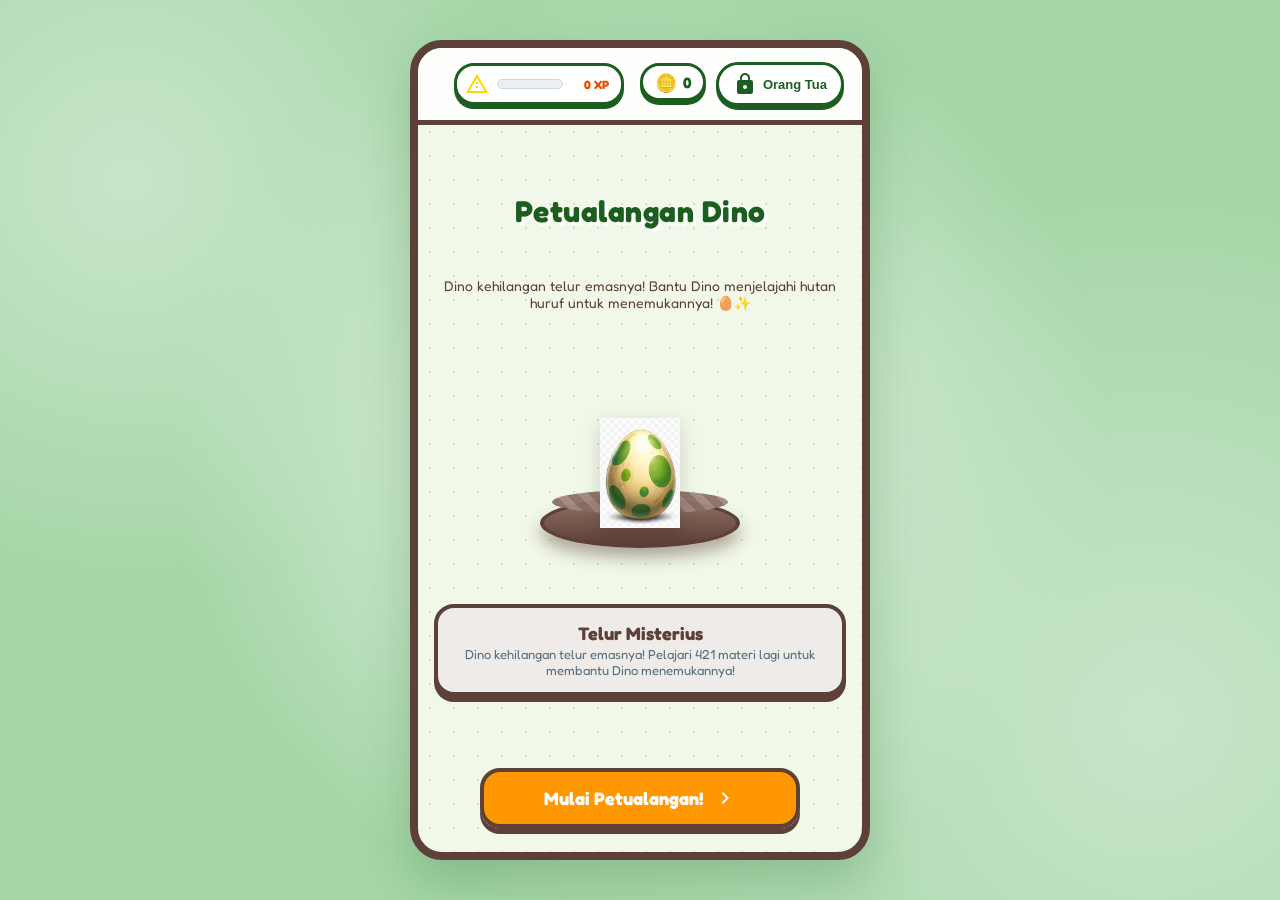
==== commit ee9e0e24: "Add files via upload" ====
--- a/index.html
+++ b/index.html
@@ -55,9 +55,7 @@
                 <div class="nest-area">
                     <div id="dino-avatar-container" class="egg-state">
                         <!-- Will display Egg or hatched Dino via JS -->
-                        <div id="egg-element" class="egg wiggling">
-                            <div class="egg-spots"></div>
-                        </div>
+                        <img id="egg-element" class="egg wiggling" src="image/dino/telur-utuh.png" alt="Telur Dino" />
                         <div id="dino-element" class="dino hidden">
                             <!-- SVG Dino code will go here dynamically -->
                         </div>
@@ -339,8 +337,8 @@
                     <!-- Dino Mascot Area -->
                     <div class="game-mascot-container">
                         <div id="game-mascot-dino" class="mascot-dino">
-                            <svg viewBox="0 0 380 380" width="100%" height="100%">
-                                <image href="image/dino.png" x="-50" y="-100" width="1536" height="1024" preserveAspectRatio="none" />
+                            <svg viewBox="0 0 200 200" width="100%" height="100%">
+                                <image href="image/dino/dino utama.png" x="0" y="0" width="200" height="200" />
                             </svg>
                         </div>
                     </div>
@@ -755,10 +753,9 @@
                 <p>Hebat! Kamu telah menyelesaikan seluruh petualangan Jilid 1. Lihat dinosaurus barumu!</p>
                 
                 <div class="hatching-animation-area">
-                    <div class="crack-egg" id="anim-egg">
-                        <div class="egg-half top"></div>
-                        <div class="egg-half bottom"></div>
-                        <div class="hatched-dino" id="anim-dino"></div>
+                    <div class="hatching-egg-container">
+                        <img id="anim-egg" class="hatching-egg-graphic" src="image/dino/telur-utuh.png" alt="Telur Dino" />
+                        <div id="anim-dino" class="hatched-dino hidden"></div>
                     </div>
                 </div>
 
--- a/style.css
+++ b/style.css
@@ -313,45 +313,13 @@
     cursor: pointer;
 }
 
-/* Egg Shell Visual (Egg Shell spots and texture) */
+/* Egg Shell Visual (PNG Egg Image) */
 .egg {
-    width: 100px;
-    height: 130px;
-    background: linear-gradient(135deg, #FFFDE7 0%, #FFF9C4 40%, #FFF176 100%);
-    border-radius: 50% 50% 50% 50% / 65% 65% 35% 35%;
-    box-shadow: 0 8px 12px rgba(0, 0, 0, 0.15), inset -8px -12px 16px rgba(0, 0, 0, 0.1);
+    width: 110px;
+    height: 110px;
+    object-fit: contain;
     position: relative;
-    border: 4px solid var(--earth-dark);
-    overflow: hidden;
-}
-
-.egg-spots {
-    position: absolute;
-    width: 100%;
-    height: 100%;
-}
-
-.egg-spots::before, .egg-spots::after {
-    content: '';
-    position: absolute;
-    background-color: var(--accent);
-    border-radius: 50%;
-    opacity: 0.7;
-}
-
-.egg-spots::before {
-    width: 16px;
-    height: 16px;
-    top: 25px;
-    left: 18px;
-}
-
-.egg-spots::after {
-    width: 24px;
-    height: 14px;
-    bottom: 35px;
-    right: 12px;
-    box-shadow: -30px -30px 0 -4px var(--accent);
+    filter: drop-shadow(0 6px 10px rgba(0, 0, 0, 0.15));
 }
 
 .dino-graphic {
@@ -1246,58 +1214,42 @@
     margin: 16px 0;
 }
 
-.crack-egg {
-    width: 100px;
-    height: 130px;
+.hatching-egg-container {
     position: relative;
-}
-
-.egg-half {
-    position: absolute;
-    width: 100px;
-    background: linear-gradient(135deg, #FFFDE7 0%, #FFF9C4 40%, #FFF176 100%);
-    border: 4px solid var(--earth-dark);
-    transition: transform 0.8s cubic-bezier(0.175, 0.885, 0.32, 1.275);
+    width: 150px;
+    height: 150px;
+    display: flex;
+    justify-content: center;
+    align-items: center;
+}
+
+.hatching-egg-graphic {
+    width: 120px;
+    height: 120px;
+    object-fit: contain;
     z-index: 4;
-}
-
-.egg-half.top {
-    height: 70px;
-    top: 0;
-    border-radius: 50% 50% 0 0 / 65% 65% 0 0;
-    border-bottom: none;
-    clip-path: polygon(0% 100%, 20% 80%, 40% 100%, 60% 80%, 80% 100%, 100% 80%, 100% 0%, 0% 0%);
-    transform-origin: top center;
-}
-
-.egg-half.bottom {
-    height: 70px;
-    bottom: 0;
-    border-radius: 0 0 50% 50% / 0 0 35% 35%;
-    border-top: none;
-    clip-path: polygon(0% 20%, 20% 0%, 40% 20%, 60% 0%, 80% 20%, 100% 0%, 100% 100%, 0% 100%);
-    transform-origin: bottom center;
+    transition: all 0.6s cubic-bezier(0.175, 0.885, 0.32, 1.275);
+    filter: drop-shadow(0 6px 10px rgba(0, 0, 0, 0.15));
+}
+
+.cracking-hard {
+    animation: cracking-hard 0.6s ease-in-out infinite;
 }
 
 .hatched-dino {
     position: absolute;
-    top: 15px;
-    left: 10px;
-    width: 80px;
-    height: 80px;
+    width: 150px;
+    height: 150px;
     z-index: 3;
     transform: scale(0);
-    transition: transform 0.8s 0.4s cubic-bezier(0.175, 0.885, 0.32, 1.275);
+    transition: transform 0.8s 0.3s cubic-bezier(0.175, 0.885, 0.32, 1.275);
 }
 
 /* Trigger cracking */
-.hatching-animation-area.hatched .egg-half.top {
-    transform: translateY(-35px) rotate(-12deg);
+.hatching-animation-area.hatched .hatching-egg-graphic {
+    transform: translateY(40px) scale(0.6);
     opacity: 0;
-}
-
-.hatching-animation-area.hatched .egg-half.bottom {
-    transform: translateY(15px) rotate(8deg);
+    pointer-events: none;
 }
 
 .hatching-animation-area.hatched .hatched-dino {
@@ -1349,6 +1301,18 @@
     30% { transform: rotate(5deg) scaleX(0.96); }
     45% { transform: rotate(-4deg); }
     60% { transform: rotate(2deg); }
+}
+
+@keyframes cracking-hard {
+    0%, 100% { transform: rotate(0deg) scale(1); }
+    10% { transform: rotate(-15deg) scale(1.05); }
+    20% { transform: rotate(12deg) scale(1.05); }
+    30% { transform: rotate(-18deg) scale(1.1); }
+    40% { transform: rotate(15deg) scale(1.1); }
+    50% { transform: rotate(-12deg) scale(1.05); }
+    60% { transform: rotate(10deg) scale(1.05); }
+    70% { transform: rotate(-6deg) scale(1.02); }
+    80% { transform: rotate(4deg) scale(1.02); }
 }
 
 @keyframes button-pulse {
@@ -1834,7 +1798,8 @@
     position: relative;
     width: 100%;
     height: 250px;
-    background: linear-gradient(180deg, #A1D99B 0%, #74C476 100%);
+    background: url('image/dino/hutan.png') no-repeat center center;
+    background-size: cover;
     border: 4px solid var(--earth-dark);
     border-radius: var(--border-radius-md);
     overflow: hidden;
@@ -1843,13 +1808,7 @@
 }
 
 .forest-bg-elements {
-    position: absolute;
-    top: 0;
-    left: 0;
-    width: 100%;
-    height: 100%;
-    pointer-events: none;
-    z-index: 1;
+    display: none; /* Disembunyikan karena sudah digantikan oleh gambar latar belakang hutan.png premium */
 }
 
 .forest-plant {
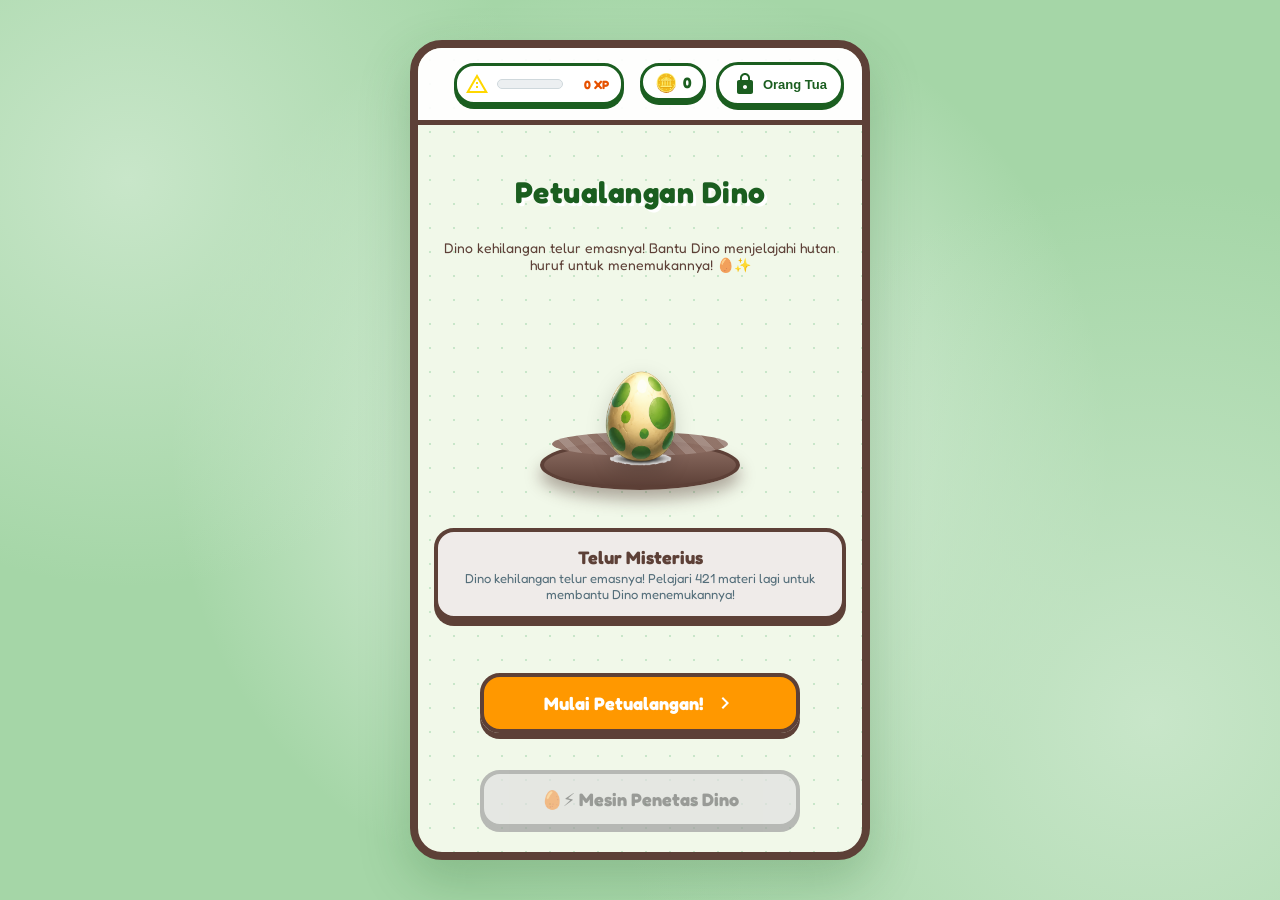
==== commit dd1f7ef8: "Add files via upload" ====
--- a/index.html
+++ b/index.html
@@ -87,6 +87,12 @@
                         <span>🛒 Toko Dino</span>
                     </button>
                 </div>
+                <!-- Button for Dino Egg Hatching Mini Game -->
+                <div id="hatching-game-trigger-container" style="width: 100%; max-width: 320px; margin-top: 10px; text-align: center;">
+                    <button id="btn-trigger-hatching-game" class="btn-primary" style="width: 100%; margin: 0; background: #FFD54F; border-color: #FFB300; box-shadow: 0 4px 0 #FFB300; color: var(--earth-dark);">
+                        <span>🥚⚡ Mesin Penetas Dino</span>
+                    </button>
+                </div>
             </section>
 
             <!-- SCREEN 2: MAP / PETA HUTAN HURUF -->
@@ -338,7 +344,7 @@
                     <div class="game-mascot-container">
                         <div id="game-mascot-dino" class="mascot-dino">
                             <svg viewBox="0 0 200 200" width="100%" height="100%">
-                                <image href="image/dino/dino utama.png" x="0" y="0" width="200" height="200" />
+                                <image href="image/dino/dino-utama.png" x="0" y="0" width="200" height="200" />
                             </svg>
                         </div>
                     </div>
@@ -634,6 +640,10 @@
                                 <svg viewBox="0 0 24 24" width="24" height="24">
                                     <path fill="currentColor" d="M9 16.17L4.83 12l-1.42 1.41L9 19 21 7l-1.41-1.41z"/>
                                 </svg>
+                            </button>
+                            <!-- Button to trigger hatching game specifically from read view completion -->
+                            <button id="btn-read-trigger-hatching" class="btn-primary hidden" style="background: #FFD54F; border-color: #FFB300; box-shadow: 0 4px 0 #FFB300; color: var(--earth-dark); margin-top: 15px; width: 100%;">
+                                <span>🥚⚡ Mainkan Mini Game Penetas Telur Dino!</span>
                             </button>
                         </div>
                     </div>
@@ -747,26 +757,90 @@
 
         <!-- MODAL 2: EGG HATCHING ANIMATION (Animasi Telur Menetas) -->
         <div id="hatching-modal" class="modal-overlay hidden">
-            <div class="modal-content hatching-content">
+            <div class="modal-content hatching-content" style="max-width: 650px;">
                 <div class="confetti-container" id="hatching-confetti"></div>
-                <h2>Hore! Telur Dino Menetas!</h2>
-                <p>Hebat! Kamu telah menyelesaikan seluruh petualangan Jilid 1. Lihat dinosaurus barumu!</p>
-                
-                <div class="hatching-animation-area">
-                    <div class="hatching-egg-container">
-                        <img id="anim-egg" class="hatching-egg-graphic" src="image/dino/telur-utuh.png" alt="Telur Dino" />
-                        <div id="anim-dino" class="hatched-dino hidden"></div>
-                    </div>
-                </div>
-
-                <div class="hatch-success-info">
-                    <h3>Kamu berteman dengan: <strong id="new-dino-name">Bayi Triceratops!</strong></h3>
-                    <p>Sekarang kamu bisa memberinya makan dan mendandaninya dengan XP yang kamu dapatkan!</p>
-                </div>
-
-                <button id="btn-close-hatching" class="btn-primary">
-                    <span>Lanjutkan Petualangan</span>
-                </button>
+                
+                <!-- GAME SCREEN: MESIN PENETAS TELUR DINO -->
+                <div id="hatching-game-screen">
+                    <h2 style="margin-top: 0;">Mesin Penetas Telur Dino 🥚⚡</h2>
+                    <p style="font-size: 13px; color: var(--earth-brown); margin-top: -5px;">Pilih huruf yang tepat untuk mengisi energi mesin penetas telur emas!</p>
+                    
+                    <!-- Mascot Dino Reaction -->
+                    <div class="hatching-mascot-row" style="display: flex; justify-content: center; align-items: center; height: 80px; margin-bottom: 15px; position: relative; z-index: 10;">
+                        <div id="hatching-mascot" class="mascot-dino" style="width: 80px; height: 80px;"></div>
+                    </div>
+
+                    <div class="hatching-game-layout">
+                        <!-- Panel Kiri: Mesin Penetas & Telur -->
+                        <div class="hatching-panel-left">
+                            <div class="hatching-animation-area" style="margin: 0; background: #e0f2f1; border: 4px solid var(--earth-dark); border-radius: var(--border-radius-md); box-shadow: inset 0 3px 6px rgba(0,0,0,0.1); height: 160px; width: 100%;">
+                                <div class="hatching-egg-container">
+                                    <img id="anim-egg" class="hatching-egg-graphic" src="image/dino/telur-utuh.png" alt="Telur Dino" />
+                                    <div id="anim-dino" class="hatched-dino hidden"></div>
+                                </div>
+                            </div>
+                            
+                            <!-- Energy Progress Bar -->
+                            <div class="hatching-energy-container" style="margin-top: 10px; width: 100%;">
+                                <div style="display: flex; justify-content: space-between; font-size: 11px; font-weight: 700; color: var(--earth-dark); margin-bottom: 2px;">
+                                    <span>Energi Mesin Penetas:</span>
+                                    <span id="hatching-energy-text">0%</span>
+                                </div>
+                                <div class="hatching-energy-bar-bg" style="width: 100%; height: 16px; background: #efebe9; border: 2.5px solid var(--earth-dark); border-radius: 8px; overflow: hidden; position: relative;">
+                                    <div id="hatching-energy-bar-fill" style="width: 0%; height: 100%; background: linear-gradient(90deg, #81C784 0%, #4CAF50 50%, #FFD54F 100%); transition: width 0.5s ease-out; box-shadow: inset 0 2px 4px rgba(255,255,255,0.4);"></div>
+                                </div>
+                            </div>
+                        </div>
+                        
+                        <!-- Panel Kanan: Kuis Pilihan Huruf -->
+                        <div class="hatching-panel-right">
+                            <div class="hatching-target-box" style="background: #FFF9C4; border: 3px solid var(--earth-dark); border-radius: var(--border-radius-md); padding: 8px 12px; display: flex; flex-direction: column; align-items: center; justify-content: center; min-height: 80px; position: relative; box-shadow: 0 4px 0 var(--earth-dark);">
+                                <span style="font-size: 11px; font-weight: 700; color: var(--earth-brown); text-transform: uppercase; letter-spacing: 0.5px;">Target Huruf:</span>
+                                <span id="hatching-target-display" style="font-size: 40px; font-weight: 900; color: var(--earth-dark); font-family: 'Outfit', sans-serif;">A</span>
+                                <button id="btn-sound-hatching" class="btn-primary" style="margin: 4px 0 0 0; padding: 4px 10px; font-size: 11px; width: auto; background: #81C784; border-color: #2E7D32; box-shadow: 0 2.5px 0 #2E7D32;">🔊 Dengar</button>
+                            </div>
+                            
+                            <!-- Pilihan Jawaban (Grid 4 Tombol) -->
+                            <div class="hatching-choices-grid" id="hatching-choices-grid" style="display: grid; grid-template-columns: repeat(2, 1fr); gap: 8px; margin-top: 15px;">
+                                <!-- Tombol akan di-render dinamis oleh JS -->
+                            </div>
+                        </div>
+                    </div>
+                </div>
+
+                <!-- SUCCESS SCREEN: SERTIFIKAT KELULUSAN JILID 1 -->
+                <div id="hatching-certificate-screen" class="hidden" style="text-align: center; padding: 10px;">
+                    <div style="background: #FFFDE7; border: 5px solid #FFB300; border-radius: var(--border-radius-lg); padding: 18px 20px; box-shadow: 0 8px 15px rgba(0,0,0,0.1); position: relative; overflow: hidden; margin-bottom: 15px;">
+                        <!-- Certificate Watermark Dino -->
+                        <div style="position: absolute; right: -15px; bottom: -15px; font-size: 110px; opacity: 0.08; pointer-events: none; transform: rotate(-15deg);">🦖</div>
+                        <div style="position: absolute; left: -15px; top: -15px; font-size: 110px; opacity: 0.08; pointer-events: none; transform: rotate(15deg);">👑</div>
+
+                        <span style="font-size: 12px; font-weight: 700; color: #FF8F00; letter-spacing: 2px; text-transform: uppercase;">Sertifikat Kelulusan</span>
+                        <h1 style="font-size: 26px; font-weight: 900; color: #E65100; margin: 4px 0 8px 0; font-family: 'Outfit', sans-serif; text-shadow: 1px 1px 0 rgba(0,0,0,0.05);">HUTAN HURUF JILID 1</h1>
+                        
+                        <div style="width: 80px; height: 3px; background: #FFB300; margin: 0 auto 12px auto; border-radius: 1.5px;"></div>
+                        
+                        <p style="font-size: 13px; color: var(--earth-dark); margin: 0 0 10px 0; line-height: 1.4;">
+                            Diberikan kepada petualang hebat yang telah berhasil mempelajari seluruh huruf vokal dan konsonan <strong>A sampai Z</strong>!
+                        </p>
+                        
+                        <div style="display: inline-flex; align-items: center; justify-content: center; background: var(--white); border: 2.5px solid var(--earth-dark); border-radius: var(--border-radius-md); padding: 6px 12px; gap: 8px; margin: 5px 0;">
+                            <span style="font-size: 28px;">🏆</span>
+                            <div style="text-align: left;">
+                                <div style="font-weight: 800; font-size: 12px; color: var(--earth-dark);">Lencana Kelulusan Jilid 1</div>
+                                <div style="font-size: 10px; color: var(--earth-brown);">Bonus Lencana & +50 Bintang diperoleh!</div>
+                            </div>
+                        </div>
+                        
+                        <p style="font-size: 11px; color: var(--earth-brown); font-style: italic; margin-top: 10px;">
+                            "Dino sangat bangga padamu! Mari lanjutkan perjalanan!"
+                        </p>
+                    </div>
+
+                    <button id="btn-close-hatching" class="btn-primary" style="width: 100%; padding: 12px; font-size: 15px; background: #4CAF50; border-color: #2E7D32; box-shadow: 0 4px 0 #2E7D32;">
+                        <span>Lanjut ke Pulau Suku Kata (Jilid 2) ⛵</span>
+                    </button>
+                </div>
             </div>
         </div>
 
@@ -982,6 +1056,7 @@
 
     <!-- ═══ GAME ═══ -->
     <script src="js/game/reward.js"></script>
+    <script src="js/game/hatching-game.js"></script>
 
     <!-- ═══ PROGRESS ═══ -->
     <script src="js/progress/progress.js"></script>
--- a/style.css
+++ b/style.css
@@ -1256,6 +1256,95 @@
     transform: scale(1.1);
 }
 
+/* Hatching Mini Game layout extensions */
+.hatching-game-layout {
+    display: flex;
+    gap: 20px;
+    align-items: stretch;
+    margin-top: 10px;
+}
+
+.hatching-panel-left {
+    flex: 1;
+    display: flex;
+    flex-direction: column;
+    align-items: center;
+    justify-content: center;
+    background: rgba(255,255,255,0.6);
+    border: 3px solid var(--earth-dark);
+    border-radius: var(--border-radius-md);
+    padding: 12px;
+}
+
+.hatching-panel-right {
+    flex: 1.2;
+    display: flex;
+    flex-direction: column;
+    justify-content: flex-start;
+}
+
+.hatching-choice-btn {
+    background: var(--white);
+    border: 3.5px solid var(--earth-dark);
+    border-radius: var(--border-radius-md);
+    padding: 12px;
+    font-size: 24px;
+    font-weight: 900;
+    color: var(--earth-dark);
+    cursor: pointer;
+    box-shadow: 0 4px 0 var(--earth-dark);
+    transition: transform 0.1s, box-shadow 0.1s, background-color 0.2s;
+    font-family: 'Outfit', sans-serif;
+}
+
+.hatching-choice-btn:active {
+    transform: translateY(3px);
+    box-shadow: 0 1px 0 var(--earth-dark);
+}
+
+.hatching-choice-btn.correct {
+    background: #A5D6A7;
+    border-color: #2E7D32;
+    color: #1B5E20;
+    box-shadow: 0 4px 0 #2E7D32;
+}
+
+.hatching-choice-btn.wrong {
+    background: #EF9A9A;
+    border-color: #C62828;
+    color: #B71C1C;
+    box-shadow: 0 4px 0 #C62828;
+    animation: choice-wrong-shake 0.4s ease;
+}
+
+@keyframes choice-wrong-shake {
+    0%, 100% { transform: translateX(0); }
+    20%, 60% { transform: translateX(-6px); }
+    40%, 80% { transform: translateX(6px); }
+}
+
+/* Glow filter for Egg stages */
+.egg-glow-pulse {
+    animation: egg-glow-pulse-anim 1.5s infinite alternate ease-in-out;
+}
+
+@keyframes egg-glow-pulse-anim {
+    0% { filter: drop-shadow(0 0 8px rgba(255, 215, 0, 0.6)) drop-shadow(0 6px 10px rgba(0, 0, 0, 0.15)); }
+    100% { filter: drop-shadow(0 0 25px rgba(255, 215, 0, 1)) drop-shadow(0 6px 10px rgba(0, 0, 0, 0.15)); }
+}
+
+/* Dino Reaction: Confused (geleng kepala) */
+.dino-confused {
+    animation: dino-confused-anim 0.6s ease;
+}
+
+@keyframes dino-confused-anim {
+    0%, 100% { transform: rotate(0deg); }
+    25% { transform: rotate(-8deg) translateX(-3px); }
+    50% { transform: rotate(8deg) translateX(3px); }
+    75% { transform: rotate(-5deg) translateX(-2px); }
+}
+
 .hatch-success-info {
     margin-bottom: 20px;
     opacity: 0;
@@ -1550,6 +1639,18 @@
     align-items: center;
     border-radius: 50%;
     flex-shrink: 0;
+}
+
+.shop-item-img {
+    width: 54px;
+    height: 54px;
+    object-fit: contain;
+    background: #FFF9C4;
+    border: 2px solid var(--earth-dark);
+    border-radius: 50%;
+    flex-shrink: 0;
+    padding: 6px;
+    box-sizing: border-box;
 }
 
 .shop-item-details {
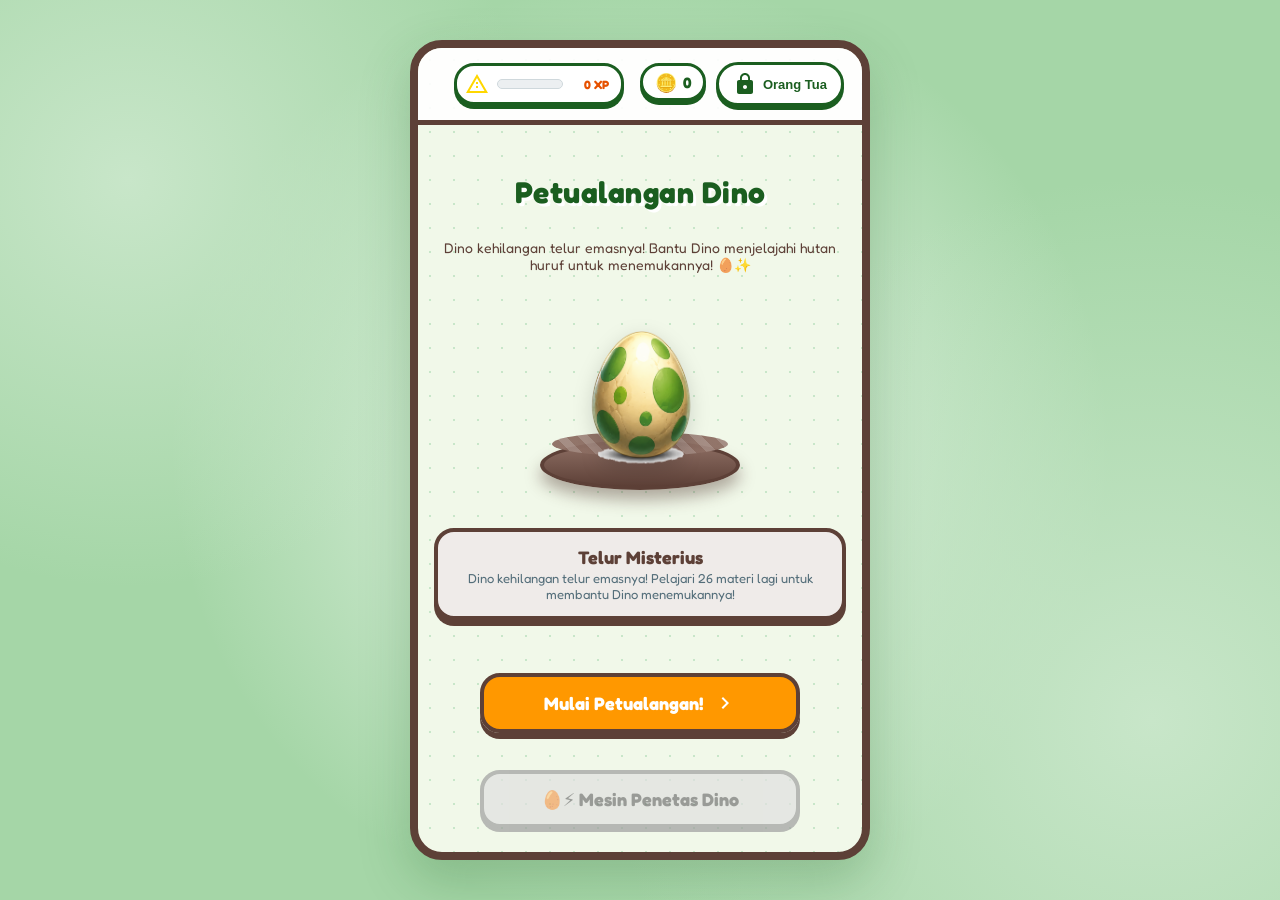
==== commit c716cf4c: "Add files via upload" ====
--- a/index.html
+++ b/index.html
@@ -70,7 +70,7 @@
 
                 <!-- Shelf for badges given by parents -->
                 <div id="nest-parent-badges" class="parent-badges-shelf hidden" style="background: rgba(255,255,255,0.8); border: 2.5px solid var(--earth-brown); border-radius: var(--border-radius-sm); padding: 8px 12px; margin-top: 10px; width: 100%; max-width: 320px; text-align: center; box-shadow: inset 0 0 5px rgba(0,0,0,0.05);">
-                    <span style="font-size: 11px; font-weight: 700; color: var(--earth-brown); display: block; margin-bottom: 6px; letter-spacing: 0.5px; text-transform: uppercase;">Lencana dari Ibu & Ayah 🏆</span>
+                    <span style="font-size: 11px; font-weight: 700; color: var(--earth-brown); display: block; margin-bottom: 6px; letter-spacing: 0.5px; text-transform: uppercase;">Prestasi Petualangan Dino 🏆</span>
                     <div id="nest-badges-container" style="display: flex; gap: 8px; justify-content: center; flex-wrap: wrap;">
                         <!-- Badges icons go here -->
                     </div>
@@ -463,7 +463,7 @@
                             <h3 class="phase-instruction" id="write-instruction">Perbaiki simbol ajaib agar pintu terbuka! 🔮</h3>
                             
                             <!-- Writing Playground -->
-                            <div id="forest-write-playground" class="forest-playground" style="height: 290px; position: relative;">
+                            <div id="forest-write-playground" class="forest-playground writing-playground-bg" style="height: 290px; position: relative;">
                                 <!-- Background visual (cracked egg, portal, garden, etc.) -->
                                 <div id="write-bg-visual" style="position: absolute; top: 0; left: 0; width: 100%; height: 100%; z-index: 2; pointer-events: none;">
                                     <!-- Dynamic SVG / Emojis loaded here -->
@@ -487,23 +487,22 @@
                                 <div id="bridge-assembly-wood" style="position: absolute; top: 0; left: 0; width: 100%; height: 100%; z-index: 6; pointer-events: none;">
                                     <!-- Draggable wood planks rendered here -->
                                 </div>
-                            </div>
-
-                            <div style="display: flex; align-items: center; justify-content: space-between; width: 100%; margin-top: 12px; gap: 6px;">
-                                <button id="btn-write-sound-trigger" class="btn-primary" style="margin: 0; padding: 10px 6px; font-size: 13px; display: flex; align-items: center; justify-content: center; gap: 4px; flex: 1; min-width: 0; background: #81C784; border-color: #2E7D32; box-shadow: 0 4px 0 #2E7D32;">
-                                    <svg viewBox="0 0 24 24" width="16" height="16" style="flex-shrink: 0;">
-                                        <path fill="currentColor" d="M3 9v6h4l5 5V4L7 9H3zm13.5 3c0-1.77-1.02-3.29-2.5-4.03v8.05c1.48-.73 2.5-2.25 2.5-4.02z"/>
-                                    </svg>
-                                    <span style="white-space: nowrap; overflow: hidden; text-overflow: ellipsis;">Putar Suara</span>
-                                </button>
-                                
-                                <button id="btn-reset-write" class="btn-secondary" style="margin: 0; padding: 10px 6px; font-size: 13px; flex: 1; min-width: 0; background: #E0E0E0; border-color: #9E9E9E; box-shadow: 0 4px 0 #9E9E9E; color: #424242;">
-                                    <span style="white-space: nowrap; overflow: hidden; text-overflow: ellipsis;">Hapus Coretan</span>
-                                </button>
-
-                                <button id="btn-submit-write" class="btn-primary" style="margin: 0; padding: 10px 6px; font-size: 13px; flex: 1; min-width: 0; background: #FF9800; border-color: #F57C00; box-shadow: 0 4px 0 #F57C00;">
-                                    <span style="white-space: nowrap; overflow: hidden; text-overflow: ellipsis;">Selesai</span>
-                                </button>
+                                <div style="display: flex; align-items: center; justify-content: space-between; width: 100%; margin-top: 12px; gap: 6px;">
+                                    <button id="btn-write-sound-trigger" class="btn-primary" style="margin: 0; padding: 10px 6px; font-size: 13px; display: flex; align-items: center; justify-content: center; gap: 4px; flex: 1; min-width: 0; background: #81C784; border-color: #2E7D32; box-shadow: 0 4px 0 #2E7D32;">
+                                        <svg viewBox="0 0 24 24" width="16" height="16" style="flex-shrink: 0;">
+                                            <path fill="currentColor" d="M3 9v6h4l5 5V4L7 9H3zm13.5 3c0-1.77-1.02-3.29-2.5-4.03v8.05c1.48-.73 2.5-2.25 2.5-4.02z"/>
+                                        </svg>
+                                        <span style="white-space: nowrap; overflow: hidden; text-overflow: ellipsis;">Dengar</span>
+                                    </button>
+                                    
+                                    <button id="btn-reset-write" class="btn-secondary" style="margin: 0; padding: 10px 6px; font-size: 13px; flex: 1; min-width: 0; background: #E0E0E0; border-color: #9E9E9E; box-shadow: 0 4px 0 #9E9E9E; color: #424242;">
+                                        <span style="white-space: nowrap; overflow: hidden; text-overflow: ellipsis;">Hapus</span>
+                                    </button>
+     
+                                    <button id="btn-submit-write" class="btn-primary" style="margin: 0; padding: 10px 6px; font-size: 13px; flex: 1; min-width: 0; background: #FF9800; border-color: #F57C00; box-shadow: 0 4px 0 #F57C00;">
+                                        <span style="white-space: nowrap; overflow: hidden; text-overflow: ellipsis;">Selesai</span>
+                                    </button>
+                                </div>
                             </div>
                         </div>
 
@@ -763,18 +762,12 @@
                 <!-- GAME SCREEN: MESIN PENETAS TELUR DINO -->
                 <div id="hatching-game-screen">
                     <h2 style="margin-top: 0;">Mesin Penetas Telur Dino 🥚⚡</h2>
-                    <p style="font-size: 13px; color: var(--earth-brown); margin-top: -5px;">Pilih huruf yang tepat untuk mengisi energi mesin penetas telur emas!</p>
-                    
-                    <!-- Mascot Dino Reaction -->
-                    <div class="hatching-mascot-row" style="display: flex; justify-content: center; align-items: center; height: 80px; margin-bottom: 15px; position: relative; z-index: 10;">
-                        <div id="hatching-mascot" class="mascot-dino" style="width: 80px; height: 80px;"></div>
-                    </div>
-
                     <div class="hatching-game-layout">
                         <!-- Panel Kiri: Mesin Penetas & Telur -->
                         <div class="hatching-panel-left">
-                            <div class="hatching-animation-area" style="margin: 0; background: #e0f2f1; border: 4px solid var(--earth-dark); border-radius: var(--border-radius-md); box-shadow: inset 0 3px 6px rgba(0,0,0,0.1); height: 160px; width: 100%;">
-                                <div class="hatching-egg-container">
+                            <div class="hatching-animation-area" style="margin: 0; background: #e0f2f1; border: 4px solid var(--earth-dark); border-radius: var(--border-radius-md); box-shadow: inset 0 3px 6px rgba(0,0,0,0.1); height: 195px; width: 100%; position: relative; overflow: visible; display: flex; justify-content: center; align-items: center;">
+                                <div id="hatching-mascot" class="mascot-dino" style="position: absolute; left: 10px; bottom: 10px; width: 85px; height: 85px; z-index: 5;"></div>
+                                <div class="hatching-egg-container" style="margin-left: 55px;">
                                     <img id="anim-egg" class="hatching-egg-graphic" src="image/dino/telur-utuh.png" alt="Telur Dino" />
                                     <div id="anim-dino" class="hatched-dino hidden"></div>
                                 </div>
@@ -794,10 +787,10 @@
                         
                         <!-- Panel Kanan: Kuis Pilihan Huruf -->
                         <div class="hatching-panel-right">
-                            <div class="hatching-target-box" style="background: #FFF9C4; border: 3px solid var(--earth-dark); border-radius: var(--border-radius-md); padding: 8px 12px; display: flex; flex-direction: column; align-items: center; justify-content: center; min-height: 80px; position: relative; box-shadow: 0 4px 0 var(--earth-dark);">
-                                <span style="font-size: 11px; font-weight: 700; color: var(--earth-brown); text-transform: uppercase; letter-spacing: 0.5px;">Target Huruf:</span>
-                                <span id="hatching-target-display" style="font-size: 40px; font-weight: 900; color: var(--earth-dark); font-family: 'Outfit', sans-serif;">A</span>
-                                <button id="btn-sound-hatching" class="btn-primary" style="margin: 4px 0 0 0; padding: 4px 10px; font-size: 11px; width: auto; background: #81C784; border-color: #2E7D32; box-shadow: 0 2.5px 0 #2E7D32;">🔊 Dengar</button>
+                            <div class="hatching-target-box" style="background: #FFF9C4; border: 3px solid var(--earth-dark); border-radius: var(--border-radius-md); padding: 5px 8px; display: flex; flex-direction: column; align-items: center; justify-content: center; min-height: 70px; position: relative; box-shadow: 0 3px 0 var(--earth-dark);">
+                                <span style="font-size: 10px; font-weight: 700; color: var(--earth-brown); text-transform: uppercase; letter-spacing: 0.5px;">Target Huruf:</span>
+                                <span id="hatching-target-display" style="font-size: 34px; font-weight: 900; color: var(--earth-dark); font-family: 'Outfit', sans-serif; line-height: 1.1;">A</span>
+                                <button id="btn-sound-hatching" class="btn-primary" style="margin: 3px 0 0 0; padding: 3px 8px; font-size: 10px; width: auto; background: #81C784; border-color: #2E7D32; box-shadow: 0 2px 0 #2E7D32;">🔊 Dengar</button>
                             </div>
                             
                             <!-- Pilihan Jawaban (Grid 4 Tombol) -->
@@ -1027,7 +1020,24 @@
                 <button id="btn-claim-chest" class="btn-primary hidden" style="width: 100%; margin: 0; padding: 12px;">Klaim Hadiah! 🪙</button>
             </div>
         </div>
+        <!-- MODAL 8: MYSTERY BOX REWARD -->
+        <div id="mystery-reward-modal" class="modal-overlay hidden">
+            <div class="modal-content" style="max-width: 320px; border: 5px solid var(--earth-dark); border-radius: var(--border-radius-lg); background: #FFFDE7; text-align: center; position: relative;">
+                <div class="confetti-container" id="mystery-confetti"></div>
+                <h2 style="color: #E65100; font-size: 20px; font-weight: 700; margin: 0 0 5px 0;">Hadiah Misteri Terbuka! 🎉</h2>
+                <p style="font-size: 13px; color: var(--earth-brown); line-height: 1.4; margin-bottom: 15px;">Selamat! Kamu mendapatkan aksesoris baru untuk Dino-mu!</p>
+                
+                <div id="mystery-reward-card-area" style="background: rgba(255,255,255,0.8); border: 3px solid var(--earth-dark); border-radius: var(--border-radius-md); padding: 16px; margin-bottom: 18px; display: flex; flex-direction: column; align-items: center; justify-content: center; gap: 8px;">
+                    <!-- Show unlocked accessory details here -->
+                </div>
+                
+                <button id="btn-close-mystery-reward" class="btn-primary" style="width: 100%; margin: 0; padding: 12px; background: #FF9800; border-color: #F57C00; box-shadow: 0 4px 0 #F57C00;">Pakai & Tutup! 🦖</button>
+            </div>
+        </div>
     </div>
+
+    <!-- Global confetti container for full screen bursts -->
+    <div id="global-confetti" class="confetti-container" style="position: fixed; top: 0; left: 0; width: 100vw; height: 100vh; pointer-events: none; overflow: hidden; z-index: 9999;"></div>
 
     <!-- Notification system for inline game alerts -->
     <div id="game-notification" class="notification hidden">
--- a/style.css
+++ b/style.css
@@ -315,16 +315,16 @@
 
 /* Egg Shell Visual (PNG Egg Image) */
 .egg {
-    width: 110px;
-    height: 110px;
+    width: 155px;
+    height: 155px;
     object-fit: contain;
     position: relative;
     filter: drop-shadow(0 6px 10px rgba(0, 0, 0, 0.15));
 }
 
 .dino-graphic {
-    width: 130px;
-    height: 130px;
+    width: 175px;
+    height: 175px;
     filter: drop-shadow(0 6px 10px rgba(27, 94, 32, 0.25));
     animation: bounce 2.5s ease-in-out infinite;
 }
@@ -1216,16 +1216,16 @@
 
 .hatching-egg-container {
     position: relative;
-    width: 150px;
-    height: 150px;
+    width: 180px;
+    height: 180px;
     display: flex;
     justify-content: center;
     align-items: center;
 }
 
 .hatching-egg-graphic {
-    width: 120px;
-    height: 120px;
+    width: 155px;
+    height: 155px;
     object-fit: contain;
     z-index: 4;
     transition: all 0.6s cubic-bezier(0.175, 0.885, 0.32, 1.275);
@@ -1238,8 +1238,8 @@
 
 .hatched-dino {
     position: absolute;
-    width: 150px;
-    height: 150px;
+    width: 180px;
+    height: 180px;
     z-index: 3;
     transform: scale(0);
     transition: transform 0.8s 0.3s cubic-bezier(0.175, 0.885, 0.32, 1.275);
@@ -1908,6 +1908,23 @@
     box-shadow: inset 0 4px 10px rgba(0,0,0,0.15);
 }
 
+.forest-playground.writing-playground-bg {
+    background: #e0f2f1;
+}
+
+.forest-playground.writing-playground-bg::before {
+    content: "";
+    position: absolute;
+    top: 0;
+    left: 0;
+    width: 100%;
+    height: 100%;
+    background: url('image/dino/hutan.png') no-repeat center center;
+    background-size: cover;
+    filter: blur(1.5px) saturate(0.6) brightness(0.85);
+    z-index: 1;
+}
+
 .forest-bg-elements {
     display: none; /* Disembunyikan karena sudah digantikan oleh gambar latar belakang hutan.png premium */
 }
@@ -2130,5 +2147,59 @@
     background: #BCAAA4;
 }
 
-
-
+/* --- RESPONSIVITAS MOBILE LAYOUT --- */
+@media (max-width: 480px) {
+    .hatching-game-layout {
+        flex-direction: column;
+        gap: 12px;
+    }
+    .hatching-panel-left {
+        padding: 8px;
+    }
+    .hatching-panel-right {
+        margin-top: 5px;
+    }
+    .hatching-choices-grid {
+        margin-top: 10px !important;
+        gap: 6px !important;
+    }
+    .hatching-choice-btn {
+        padding: 8px !important;
+        font-size: 14px !important;
+    }
+    .hatching-target-box {
+        min-height: 60px !important;
+        padding: 4px 6px !important;
+    }
+    .hatching-target-box span#hatching-target-display {
+        font-size: 28px !important;
+    }
+    .challenge-box {
+        padding-top: 45px !important;
+    }
+    .drag-match-slots {
+        gap: 4px !important;
+    }
+    .match-slot {
+        min-width: 36px !important;
+        padding: 4px !important;
+        border-width: 2px !important;
+    }
+    .slot-label {
+        font-size: 10px !important;
+        margin-bottom: 2px !important;
+    }
+    .slot-drop-area {
+        width: 26px !important;
+        height: 26px !important;
+        font-size: 13px !important;
+        border-width: 2px !important;
+    }
+    .match-slot.matched .slot-drop-area {
+        font-size: 14px !important;
+    }
+}
+
+
+
+
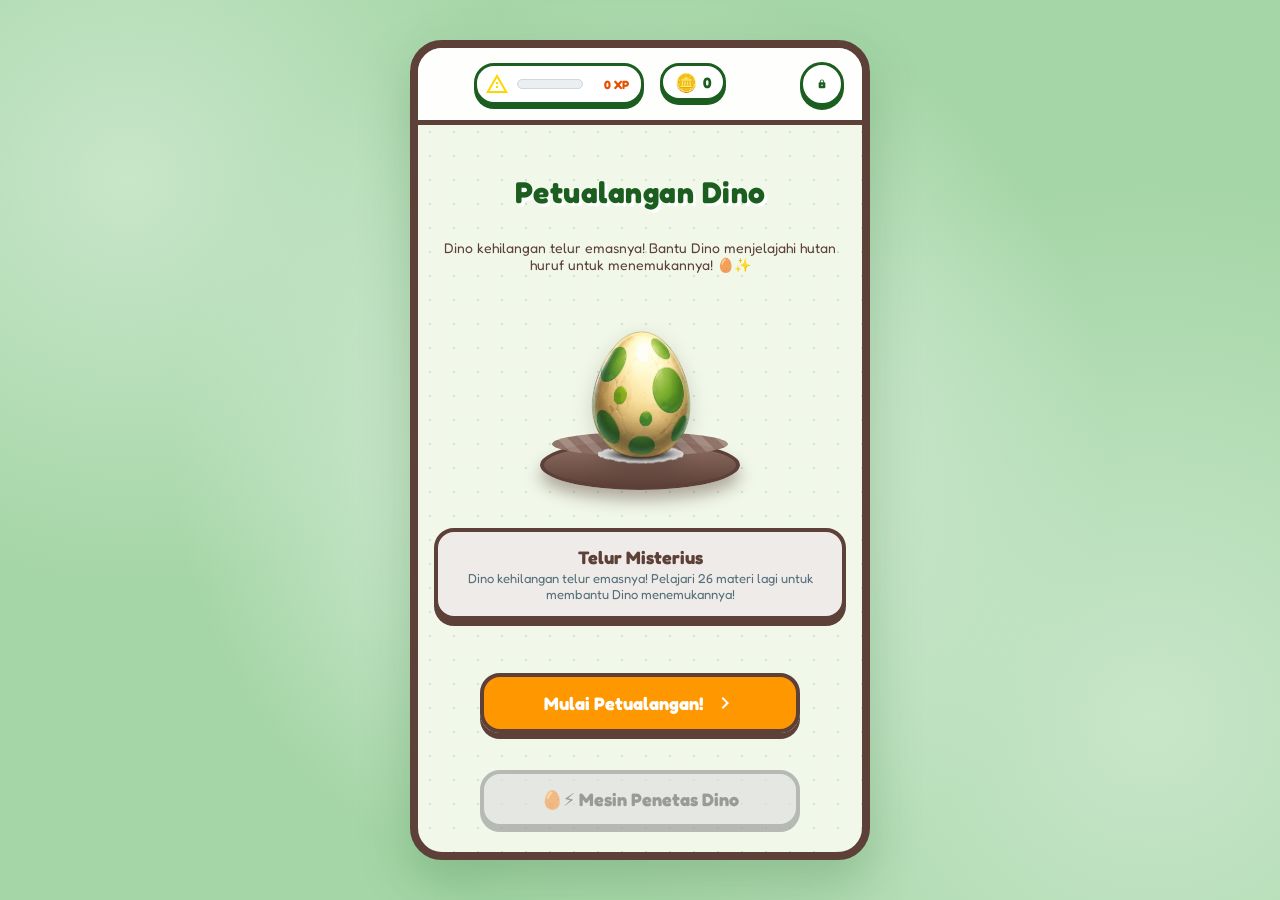
==== commit 04e98303: "Add files via upload" ====
--- a/index.html
+++ b/index.html
@@ -37,11 +37,10 @@
                     <span id="coin-text">0</span>
                 </div>
             </div>
-            <button id="btn-parent-gate" class="header-btn" title="Dashboard Orang Tua">
+            <button id="btn-parent-gate" class="btn-icon header-btn" title="Dashboard Orang Tua">
                 <svg viewBox="0 0 24 24" width="24" height="24">
                     <path fill="currentColor" d="M18 8h-1V6c0-2.76-2.24-5-5-5S7 3.24 7 6v2H6c-1.1 0-2 .9-2 2v10c0 1.1.9 2 2 2h12c1.1 0 2-.9 2-2V10c0-1.1-.9-2-2-2zm-6 9c-1.1 0-2-.9-2-2s.9-2 2-2 2 .9 2 2-.9 2-2 2zm3.1-9H8.9V6c0-1.71 1.39-3.1 3.1-3.1 1.71 0 3.1 1.39 3.1 3.1v2z"/>
                 </svg>
-                <span>Orang Tua</span>
             </button>
         </header>
 
@@ -760,13 +759,14 @@
                 <div class="confetti-container" id="hatching-confetti"></div>
                 
                 <!-- GAME SCREEN: MESIN PENETAS TELUR DINO -->
-                <div id="hatching-game-screen">
-                    <h2 style="margin-top: 0;">Mesin Penetas Telur Dino 🥚⚡</h2>
+                <div id="hatching-game-screen" style="position: relative;">
+                    <button id="btn-exit-hatching-game" style="position: absolute; right: 0px; top: -5px; background: transparent; border: none; font-size: 24px; font-weight: bold; color: var(--earth-brown); cursor: pointer; padding: 5px; z-index: 10;">✕</button>
+                    <h2 style="margin-top: 0; padding-right: 30px;">Mesin Penetas Telur Dino 🥚⚡</h2>
                     <div class="hatching-game-layout">
                         <!-- Panel Kiri: Mesin Penetas & Telur -->
                         <div class="hatching-panel-left">
                             <div class="hatching-animation-area" style="margin: 0; background: #e0f2f1; border: 4px solid var(--earth-dark); border-radius: var(--border-radius-md); box-shadow: inset 0 3px 6px rgba(0,0,0,0.1); height: 195px; width: 100%; position: relative; overflow: visible; display: flex; justify-content: center; align-items: center;">
-                                <div id="hatching-mascot" class="mascot-dino" style="position: absolute; left: 10px; bottom: 10px; width: 85px; height: 85px; z-index: 5;"></div>
+                                <div id="hatching-mascot" class="mascot-dino" style="position: absolute; left: 5px; bottom: 20px; width: 80px; height: 80px; z-index: 5;"></div>
                                 <div class="hatching-egg-container" style="margin-left: 55px;">
                                     <img id="anim-egg" class="hatching-egg-graphic" src="image/dino/telur-utuh.png" alt="Telur Dino" />
                                     <div id="anim-dino" class="hatched-dino hidden"></div>
@@ -787,14 +787,14 @@
                         
                         <!-- Panel Kanan: Kuis Pilihan Huruf -->
                         <div class="hatching-panel-right">
-                            <div class="hatching-target-box" style="background: #FFF9C4; border: 3px solid var(--earth-dark); border-radius: var(--border-radius-md); padding: 5px 8px; display: flex; flex-direction: column; align-items: center; justify-content: center; min-height: 70px; position: relative; box-shadow: 0 3px 0 var(--earth-dark);">
+                            <div class="hatching-target-box" style="background: #FFF9C4; border: 3px solid var(--earth-dark); border-radius: var(--border-radius-md); padding: 4px 6px; display: flex; flex-direction: column; align-items: center; justify-content: center; min-height: 60px; position: relative; box-shadow: 0 3px 0 var(--earth-dark);">
                                 <span style="font-size: 10px; font-weight: 700; color: var(--earth-brown); text-transform: uppercase; letter-spacing: 0.5px;">Target Huruf:</span>
-                                <span id="hatching-target-display" style="font-size: 34px; font-weight: 900; color: var(--earth-dark); font-family: 'Outfit', sans-serif; line-height: 1.1;">A</span>
+                                <span id="hatching-target-display" style="font-size: 28px; font-weight: 900; color: var(--earth-dark); font-family: 'Outfit', sans-serif; line-height: 1.1;">A</span>
                                 <button id="btn-sound-hatching" class="btn-primary" style="margin: 3px 0 0 0; padding: 3px 8px; font-size: 10px; width: auto; background: #81C784; border-color: #2E7D32; box-shadow: 0 2px 0 #2E7D32;">🔊 Dengar</button>
                             </div>
                             
                             <!-- Pilihan Jawaban (Grid 4 Tombol) -->
-                            <div class="hatching-choices-grid" id="hatching-choices-grid" style="display: grid; grid-template-columns: repeat(2, 1fr); gap: 8px; margin-top: 15px;">
+                            <div class="hatching-choices-grid" id="hatching-choices-grid" style="display: grid; grid-template-columns: repeat(2, 1fr); gap: 6px; margin-top: 10px;">
                                 <!-- Tombol akan di-render dinamis oleh JS -->
                             </div>
                         </div>
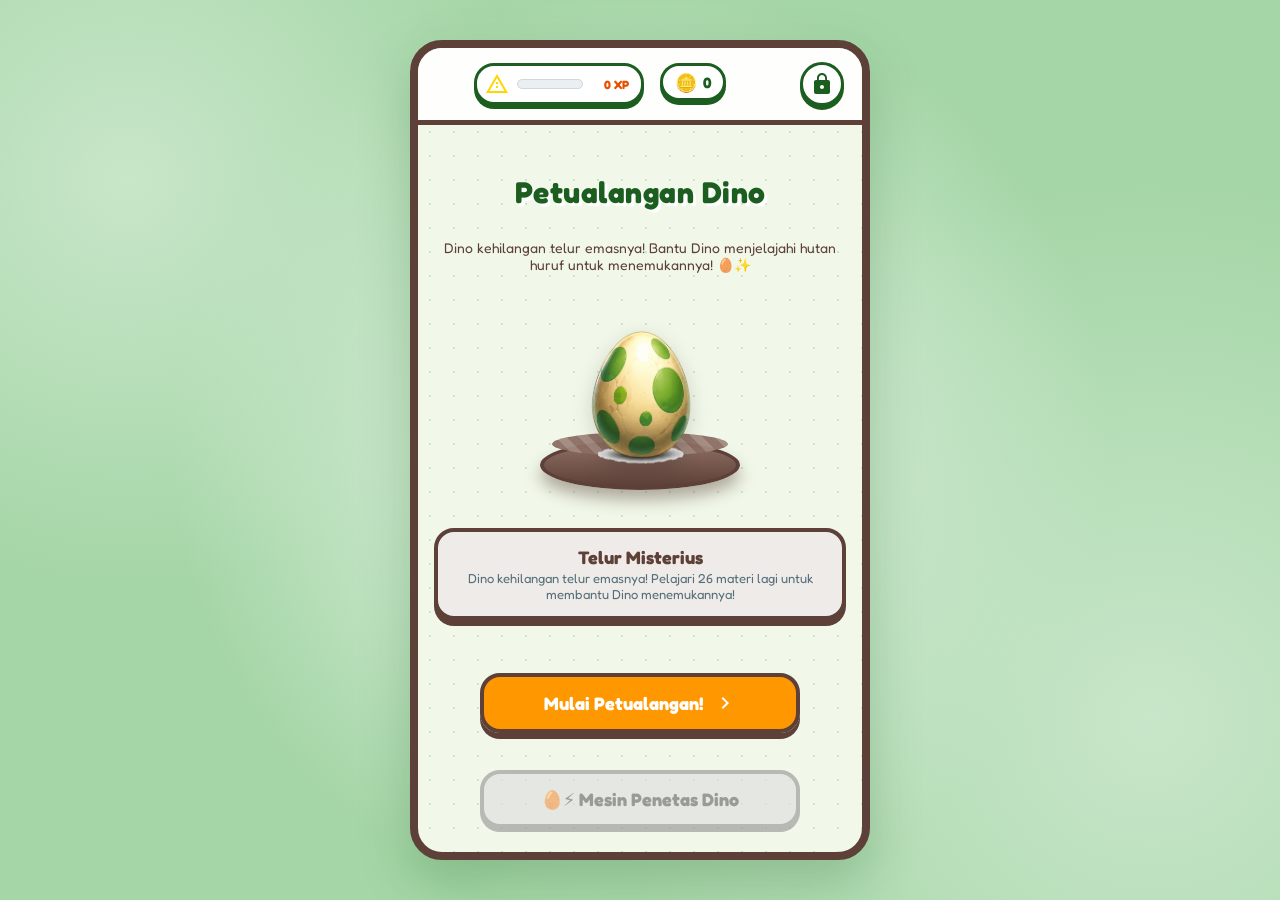
==== commit b6a95b93: "Add files via upload" ====
--- a/index.html
+++ b/index.html
@@ -756,19 +756,19 @@
         <!-- MODAL 2: EGG HATCHING ANIMATION (Animasi Telur Menetas) -->
         <div id="hatching-modal" class="modal-overlay hidden">
             <div class="modal-content hatching-content" style="max-width: 650px;">
+                <button id="btn-exit-hatching-game" onclick="document.getElementById('hatching-modal').classList.add('hidden'); if(typeof changeScreen === 'function') changeScreen('nest');" style="position: absolute; right: 12px; top: 12px; background: rgba(0,0,0,0.06); border: none; font-size: 24px; font-weight: bold; color: var(--earth-brown); cursor: pointer; width: 40px; height: 40px; border-radius: 50%; display: flex; align-items: center; justify-content: center; z-index: 9999;">✕</button>
                 <div class="confetti-container" id="hatching-confetti"></div>
                 
                 <!-- GAME SCREEN: MESIN PENETAS TELUR DINO -->
                 <div id="hatching-game-screen" style="position: relative;">
-                    <button id="btn-exit-hatching-game" style="position: absolute; right: 0px; top: -5px; background: transparent; border: none; font-size: 24px; font-weight: bold; color: var(--earth-brown); cursor: pointer; padding: 5px; z-index: 10;">✕</button>
                     <h2 style="margin-top: 0; padding-right: 30px;">Mesin Penetas Telur Dino 🥚⚡</h2>
                     <div class="hatching-game-layout">
                         <!-- Panel Kiri: Mesin Penetas & Telur -->
                         <div class="hatching-panel-left">
-                            <div class="hatching-animation-area" style="margin: 0; background: #e0f2f1; border: 4px solid var(--earth-dark); border-radius: var(--border-radius-md); box-shadow: inset 0 3px 6px rgba(0,0,0,0.1); height: 195px; width: 100%; position: relative; overflow: visible; display: flex; justify-content: center; align-items: center;">
-                                <div id="hatching-mascot" class="mascot-dino" style="position: absolute; left: 5px; bottom: 20px; width: 80px; height: 80px; z-index: 5;"></div>
-                                <div class="hatching-egg-container" style="margin-left: 55px;">
-                                    <img id="anim-egg" class="hatching-egg-graphic" src="image/dino/telur-utuh.png" alt="Telur Dino" />
+                            <div class="hatching-animation-area" style="margin: 0; background: #e0f2f1; border: 4px solid var(--earth-dark); border-radius: var(--border-radius-md); box-shadow: inset 0 3px 6px rgba(0,0,0,0.1); height: 195px; width: 100%; position: relative; overflow: hidden; display: flex; justify-content: center; align-items: flex-end; padding-bottom: 15px; gap: 0px;">
+                                <div id="hatching-mascot" class="mascot-dino" style="position: relative; width: 130px; height: 130px; z-index: 5; margin-right: -30px;"></div>
+                                <div class="hatching-egg-container" style="position: relative; width: 150px; height: 150px; display: flex; justify-content: center; align-items: center;">
+                                    <img id="anim-egg" class="hatching-egg-graphic" src="image/dino/telur-utuh.png" alt="Telur Dino" style="width: 140px; height: 140px; object-fit: contain;" />
                                     <div id="anim-dino" class="hatched-dino hidden"></div>
                                 </div>
                             </div>
--- a/style.css
+++ b/style.css
@@ -142,17 +142,16 @@
 #btn-parent-gate {
     display: flex;
     align-items: center;
-    gap: 6px;
-    padding: 0 14px;
+    justify-content: center;
+    width: 44px;
     height: 44px;
-    border-radius: 22px;
-    font-weight: 700;
-    font-size: 13px;
+    border-radius: 50%;
     color: var(--primary-dark);
     border-color: var(--primary-dark);
     box-shadow: 0 4px 0 var(--primary-dark);
     background: var(--white);
     flex-shrink: 0;
+    padding: 0;
 }
 
 #btn-parent-gate:hover {
@@ -323,9 +322,18 @@
 }
 
 .dino-graphic {
+    width: 100%;
+    height: 100%;
+    filter: drop-shadow(0 6px 10px rgba(27, 94, 32, 0.25));
+}
+
+#dino-element {
     width: 175px;
     height: 175px;
-    filter: drop-shadow(0 6px 10px rgba(27, 94, 32, 0.25));
+    display: inline-block;
+}
+
+#dino-element .dino-graphic {
     animation: bounce 2.5s ease-in-out infinite;
 }
 
@@ -637,14 +645,14 @@
     display: flex;
     justify-content: center;
     align-items: center;
-    height: 65px;
-    margin-bottom: -10px;
+    height: 90px;
+    margin-bottom: -25px;
     z-index: 5;
 }
 
 .mascot-dino {
-    width: 70px;
-    height: 70px;
+    width: 110px;
+    height: 110px;
     transition: var(--transition);
 }
 
@@ -658,7 +666,7 @@
     border: 6px solid var(--earth-dark);
     border-radius: var(--border-radius-lg);
     box-shadow: 0 8px 0 var(--earth-dark);
-    padding: 12px 16px;
+    padding: 45px 16px 12px 16px;
     flex-grow: 1;
     display: flex;
     flex-direction: column;
@@ -1259,7 +1267,8 @@
 /* Hatching Mini Game layout extensions */
 .hatching-game-layout {
     display: flex;
-    gap: 20px;
+    flex-direction: column;
+    gap: 12px;
     align-items: stretch;
     margin-top: 10px;
 }
@@ -1273,7 +1282,7 @@
     background: rgba(255,255,255,0.6);
     border: 3px solid var(--earth-dark);
     border-radius: var(--border-radius-md);
-    padding: 12px;
+    padding: 8px;
 }
 
 .hatching-panel-right {
@@ -1281,14 +1290,15 @@
     display: flex;
     flex-direction: column;
     justify-content: flex-start;
+    margin-top: 5px;
 }
 
 .hatching-choice-btn {
     background: var(--white);
     border: 3.5px solid var(--earth-dark);
     border-radius: var(--border-radius-md);
-    padding: 12px;
-    font-size: 24px;
+    padding: 8px;
+    font-size: 14px;
     font-weight: 900;
     color: var(--earth-dark);
     cursor: pointer;
@@ -2038,7 +2048,7 @@
 .drag-match-slots {
     display: flex;
     justify-content: center;
-    gap: 8px;
+    gap: 4px;
     width: 100%;
     margin-bottom: 10px;
 }
@@ -2048,10 +2058,10 @@
     flex-direction: column;
     align-items: center;
     background: #FFFDE7;
-    border: 3px solid var(--earth-brown);
+    border: 2px solid var(--earth-brown);
     border-radius: var(--border-radius-sm);
-    padding: 6px;
-    min-width: 50px;
+    padding: 4px;
+    min-width: 36px;
     box-shadow: 0 3px 0 var(--earth-brown);
     transition: background-color 0.2s, border-color 0.2s;
 }
@@ -2063,22 +2073,22 @@
 }
 
 .slot-label {
-    font-size: 12px;
+    font-size: 10px;
     font-weight: 700;
     color: var(--earth-dark);
-    margin-bottom: 4px;
+    margin-bottom: 2px;
 }
 
 .slot-drop-area {
-    width: 36px;
-    height: 36px;
-    border: 2.5px dashed var(--earth-brown);
+    width: 26px;
+    height: 26px;
+    border: 2px dashed var(--earth-brown);
     border-radius: 50%;
     background: #FFFDE7;
     display: flex;
     align-items: center;
     justify-content: center;
-    font-size: 16px;
+    font-size: 13px;
     font-weight: 800;
     color: var(--earth-brown);
     transition: background-color 0.2s, border-color 0.2s;
@@ -2088,7 +2098,7 @@
     border: none;
     background: var(--primary);
     color: var(--white);
-    font-size: 18px;
+    font-size: 14px;
 }
 
 /* --- SPRINT 2 EXTENSION: GAME MENULIS (LIS) --- */
@@ -2147,59 +2157,8 @@
     background: #BCAAA4;
 }
 
-/* --- RESPONSIVITAS MOBILE LAYOUT --- */
-@media (max-width: 480px) {
-    .hatching-game-layout {
-        flex-direction: column;
-        gap: 12px;
-    }
-    .hatching-panel-left {
-        padding: 8px;
-    }
-    .hatching-panel-right {
-        margin-top: 5px;
-    }
-    .hatching-choices-grid {
-        margin-top: 10px !important;
-        gap: 6px !important;
-    }
-    .hatching-choice-btn {
-        padding: 8px !important;
-        font-size: 14px !important;
-    }
-    .hatching-target-box {
-        min-height: 60px !important;
-        padding: 4px 6px !important;
-    }
-    .hatching-target-box span#hatching-target-display {
-        font-size: 28px !important;
-    }
-    .challenge-box {
-        padding-top: 45px !important;
-    }
-    .drag-match-slots {
-        gap: 4px !important;
-    }
-    .match-slot {
-        min-width: 36px !important;
-        padding: 4px !important;
-        border-width: 2px !important;
-    }
-    .slot-label {
-        font-size: 10px !important;
-        margin-bottom: 2px !important;
-    }
-    .slot-drop-area {
-        width: 26px !important;
-        height: 26px !important;
-        font-size: 13px !important;
-        border-width: 2px !important;
-    }
-    .match-slot.matched .slot-drop-area {
-        font-size: 14px !important;
-    }
-}
-
-
-
-
+
+
+
+
+
